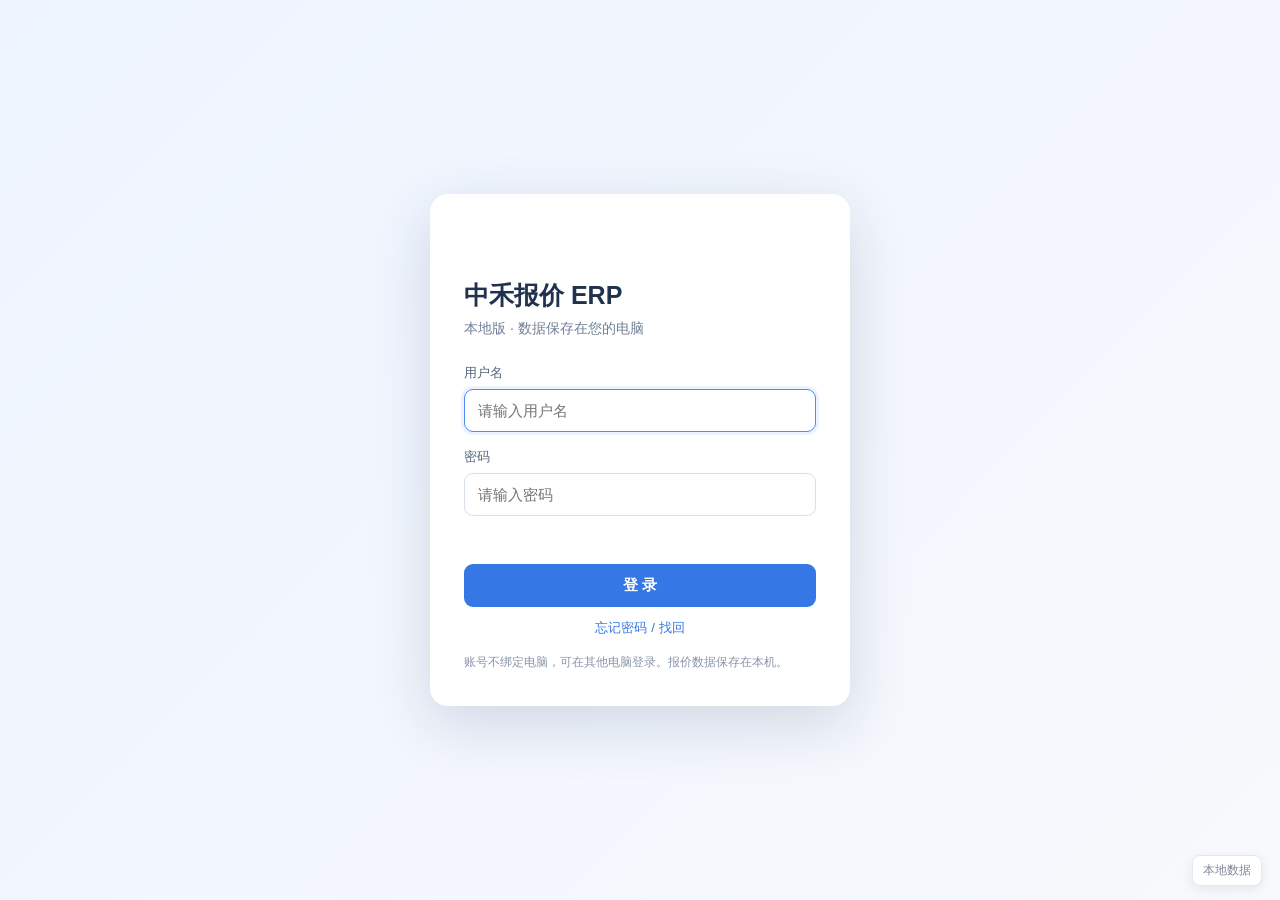
==== desktop-v9/index.html @ a1071da6 "Add Windows desktop build source: index.html" ====
<!DOCTYPE html>
<html lang="zh-CN">
<head>
    <meta charset="UTF-8">
    <meta name="viewport" content="width=device-width, initial-scale=1.0">
    <title>中禾报价管理系统</title>
    <style>
        * { margin:0; padding:0; box-sizing:border-box; }
        body { font-family:'Segoe UI','PingFang SC',Roboto,'Helvetica Neue',sans-serif; background:#f0f2f5; color:#333; height:100vh; display:flex; overflow:hidden; }
        a { text-decoration:none; color:inherit; }
        button { cursor:pointer; border:none; outline:none; font-family:inherit; }
        input, select, textarea { font-family:inherit; outline:none; border:1px solid #d9d9d9; border-radius:6px; padding:6px 12px; font-size:14px; transition:0.2s; background:#fff; }
        input:focus, select:focus, textarea:focus { border-color:#2b7be4; box-shadow:0 0 0 3px rgba(43,123,228,0.15); }
        textarea { resize:vertical; min-height:38px; width:100%; }
        .sidebar { width:200px; background:#1a2332; color:#c8d0dc; display:flex; flex-direction:column; flex-shrink:0; height:100vh; position:sticky; top:0; overflow-y:auto; z-index:100; }
        .sidebar-brand { padding:24px 20px 16px; font-size:18px; font-weight:700; color:#fff; border-bottom:1px solid #2c3a4f; display:flex; align-items:center; gap:10px; }
        .sidebar-brand span { font-size:22px; }
        .sidebar-brand small { font-size:12px; font-weight:400; color:#8a9bb5; margin-left:4px; }
        .sidebar-nav { flex:1; padding:16px 0; }
        .sidebar-nav .nav-item { display:flex; align-items:center; gap:12px; padding:12px 20px; margin:2px 8px; border-radius:8px; font-size:14px; font-weight:500; color:#b0bed0; transition:0.2s; cursor:pointer; }
        .sidebar-nav .nav-item:hover { background:#2a3a50; color:#fff; }
        .sidebar-nav .nav-item.active { background:#2b7be4; color:#fff; box-shadow:none; }
        .sidebar-nav .nav-item .icon { font-size:18px; width:28px; text-align:center; }
        .sidebar-footer { padding:16px 20px; border-top:1px solid #2c3a4f; font-size:12px; color:#6a7b94; text-align:center; }
        .main { flex:1; height:100vh; overflow-y:auto; padding:24px 32px 32px; background:#f0f2f5; }
        .page-header { display:flex; justify-content:space-between; align-items:center; margin-bottom:24px; flex-wrap:wrap; gap:12px; }
        .page-header h2 { font-size:24px; font-weight:700; color:#1a2332; }
        .page-header .actions { display:flex; gap:10px; flex-wrap:wrap; }
        .card { background:#fff; border-radius:12px; box-shadow:0 1px 4px rgba(0,0,0,0.06); padding:20px 24px; margin-bottom:20px; }
        .card-title { font-size:16px; font-weight:600; color:#1a2332; margin-bottom:16px; display:flex; justify-content:space-between; align-items:center; }
        .table-wrap { overflow-x:auto; }
        table { width:100%; border-collapse:collapse; font-size:14px; }
        table th { background:#f7f9fc; color:#4a5a72; font-weight:600; padding:10px 12px; text-align:left; border-bottom:2px solid #e4e8ef; white-space:nowrap; }
        table td { padding:10px 12px; border-bottom:1px solid #eaedf3; vertical-align:middle; }
        table tr:hover td { background:#f8faff; }
        .text-muted { color:#8a9bb5; }
        .text-center { text-align:center; }
        .text-right { text-align:right; }
        .text-left { text-align:left; }
        .btn { display:inline-flex; align-items:center; gap:6px; padding:8px 18px; border-radius:8px; font-size:14px; font-weight:500; transition:0.2s; border:none; cursor:pointer; background:#e8ecf1; color:#1a2332; }
        .btn:hover { transform:translateY(-1px); box-shadow:0 4px 12px rgba(0,0,0,0.08); }
        .btn-primary { background:#2b7be4; color:#fff; }
        .btn-primary:hover { background:#1f6acf; }
        .btn-success { background:#22a67e; color:#fff; }
        .btn-success:hover { background:#1a8f6b; }
        .btn-danger { background:#e74c5e; color:#fff; }
        .btn-danger:hover { background:#d43a4c; }
        .btn-warning { background:#f5a623; color:#fff; }
        .btn-warning:hover { background:#e0951a; }
        .btn-outline { background:transparent; border:1.5px solid #d9d9d9; color:#4a5a72; }
        .btn-outline:hover { background:#f5f7fa; border-color:#b0bed0; }
        .btn-sm { padding:4px 12px; font-size:12px; border-radius:6px; }
        .btn-xs { padding:2px 8px; font-size:11px; border-radius:4px; }
        .form-grid { display:grid; grid-template-columns:repeat(auto-fill,minmax(200px,1fr)); gap:14px 20px; }
        .form-group { display:flex; flex-direction:column; gap:4px; }
        .form-group label { font-size:13px; font-weight:500; color:#4a5a72; }
        .stats-grid { display:grid; grid-template-columns:repeat(auto-fit,minmax(140px,1fr)); gap:16px; margin-bottom:24px; }
        .stat-card { background:#fff; border-radius:12px; padding:20px 20px 16px; box-shadow:0 1px 4px rgba(0,0,0,0.06); text-align:center; }
        .stat-card .number { font-size:32px; font-weight:700; color:#1a2332; }
        .stat-card .label { font-size:14px; color:#6a7b94; margin-top:4px; }
        .stat-card .icon-bg { font-size:28px; margin-bottom:4px; }
        .modal-overlay { position:fixed; inset:0; background:rgba(0,0,0,0.40); backdrop-filter:blur(4px); display:none; justify-content:center; align-items:center; z-index:999; padding:20px; }
        .modal-overlay.show { display:flex; }
        .modal { background:#fff; border-radius:16px; padding:28px 32px 24px; max-width:1000px; width:100%; max-height:90vh; overflow-y:auto; box-shadow:0 20px 60px rgba(0,0,0,0.2); animation:modalIn 0.25s ease; }
        @keyframes modalIn { from { opacity:0; transform:scale(0.94) translateY(20px); } to { opacity:1; transform:scale(1) translateY(0); } }
        .modal-header { display:flex; justify-content:space-between; align-items:center; margin-bottom:20px; }
        .modal-header h3 { font-size:20px; font-weight:700; color:#1a2332; }
        .modal-close { background:none; font-size:24px; color:#8a9bb5; cursor:pointer; padding:0 4px; line-height:1; }
        .modal-close:hover { color:#1a2332; }
        .modal-footer { margin-top:20px; display:flex; justify-content:flex-end; gap:10px; padding-top:16px; border-top:1px solid #eaedf3; }
        .quote-preview { background:#fff; border-radius:12px; padding:30px 32px; box-shadow:0 1px 6px rgba(0,0,0,0.06); margin-top:12px; font-size:14px; }
        .quote-preview .header { display:flex; justify-content:space-between; align-items:start; border-bottom:2px solid #1a2332; padding-bottom:16px; margin-bottom:16px; flex-wrap:wrap; gap:12px; }
        .quote-preview .header .company { font-size:22px; font-weight:700; color:#1a2332; }
        .quote-preview .header .company small { font-weight:400; font-size:14px; color:#6a7b94; display:block; margin-top:4px; }
        .quote-preview table th { background:#f0f4fa; }
        .quote-preview .total-row { font-weight:700; background:#f7f9fc; }
        .quote-preview .total-row td { border-top:2px solid #1a2332; }
        .hidden { display:none !important; }
        .tag { display:inline-block; padding:2px 12px; border-radius:12px; font-size:12px; font-weight:500; background:#e8ecf1; color:#4a5a72; }
        .tag-success { background:#d4f0e6; color:#1a8f6b; }
        .tag-warning { background:#fef0d6; color:#b87a0e; }
        .tag-danger { background:#fde8ec; color:#c0392b; }
        .tag-info { background:#d6eaf8; color:#1a6fa0; }
        .tag-expired { background:#fde8ec; color:#c0392b; animation:blink 2s infinite; }
        @keyframes blink { 0%,100%{opacity:1;} 50%{opacity:0.6;} }
        .flex { display:flex; }
        .gap-8 { gap:8px; }
        .gap-12 { gap:12px; }
        .gap-16 { gap:16px; }
        .img-thumbnails { display:flex; gap:4px; flex-wrap:wrap; margin-top:4px; }
        .img-thumb { width:50px; height:50px; object-fit:cover; border-radius:4px; border:1px solid #ddd; cursor:pointer; }
        .img-thumb:hover { border-color:#2b7be4; }
        .revision-timeline { border-left:2px solid #2b7be4; margin-left:12px; padding-left:20px; }
        .revision-item { margin-bottom:16px; position:relative; }
        .revision-item::before { content:''; position:absolute; left:-26px; top:4px; width:10px; height:10px; border-radius:50%; background:#2b7be4; border:2px solid #fff; }
        .revision-item .time { font-size:12px; color:#8a9bb5; margin-bottom:4px; }
        .revision-item .changes { font-size:13px; color:#4a5a72; }
        .revision-item .change-row { background:#f7f9fc; padding:4px 8px; border-radius:4px; margin-top:2px; }
        .revision-item .change-field { font-weight:600; color:#1a2332; }
        .revision-item .change-old { color:#c0392b; text-decoration:line-through; }
        .revision-item .change-new { color:#1a8f6b; }
        .expired-banner { background:#fff5f5; border:1px solid #feb2b2; border-radius:8px; padding:12px 16px; margin-bottom:16px; color:#c0392b; }
        .followup-banner { background:#fffbeb; border:1px solid #fde68a; border-radius:8px; padding:12px 16px; margin-bottom:16px; color:#b87a0e; }
        .multi-img-row { display:flex; gap:6px; flex-wrap:wrap; align-items:center; }
        .img-version-badge { font-size:10px; background:#e8ecf1; color:#4a5a72; padding:1px 6px; border-radius:8px; }
        .img-note-text { font-size:11px; color:#8a9bb5; max-width:120px; overflow:hidden; text-overflow:ellipsis; white-space:nowrap; }
        .expired-row td { background:#fff5f5 !important; }
        .followup-row td { background:#fffbeb !important; }
        @media (max-width:768px) {
            .sidebar { width:56px; overflow:hidden; }
            .sidebar-brand { font-size:14px; padding:16px 12px; justify-content:center; }
            .sidebar-brand span { font-size:20px; }
            .sidebar-brand small, .sidebar-brand .brand-text { display:none; }
            .sidebar-nav .nav-item { padding:12px 14px; justify-content:center; }
            .sidebar-nav .nav-item .label { display:none; }
            .sidebar-nav .nav-item .icon { font-size:20px; width:auto; }
            .sidebar-footer { display:none; }
            .main { padding:16px; }
            .form-grid { grid-template-columns:1fr 1fr; }
            .modal { padding:20px; margin:10px; }
            .quote-preview { padding:16px; }
            .stats-grid { grid-template-columns:1fr 1fr; }
        }
        @media (max-width:480px) {
            .form-grid { grid-template-columns:1fr; }
            .stats-grid { grid-template-columns:1fr; }
            .main { padding:12px; }
            table th, table td { padding:6px 8px; font-size:12px; }
        }
        @media print {
            @page { size: landscape !important; margin: 6mm !important; }
            .sidebar, .page-header, .modal-footer, .modal-header, .modal-close, .btn, .no-print, .main > *:not(#quoteModal) { display: none !important; }
            #quoteModal, #quoteModal .modal, .quote-preview { display: block !important; position: static !important; width: 100% !important; margin: 0 !important; padding: 0 !important; background: #fff !important; box-shadow: none !important; }
            .quote-preview table { width: 100% !important; table-layout: auto !important; font-size: 9.5pt !important; border: 1px solid #ccc !important; }
            .quote-preview table th, .quote-preview table td { padding: 4px 6px !important; word-break: break-word !important; border: 1px solid #ccc !important; text-align: center !important; }
            .quote-preview table th { background: #f2f6fc !important; font-weight: 700 !important; }
            .preview-img { max-width: 45px !important; max-height: 35px !important; object-fit: contain !important; }
        }
        .table-input { width:100%; min-width:60px; box-sizing:border-box; padding:4px 6px; font-size:13px; }
        .table-textarea { width:100%; min-width:80px; box-sizing:border-box; padding:4px 6px; font-size:13px; min-height:36px; resize:vertical; text-align:left !important; }
        #quoteItemsBody td:nth-child(6) .table-textarea { text-align:left !important; }
        .preview-table th { background:#f2f6fc; font-weight:600; color:#1a2332; }
        .preview-table td { padding:8px 10px; }
        .preview-table td { white-space:pre-wrap; word-break:break-word; }
        .preview-table .total-row td { background:#f8fafc; font-weight:700; }
        .filter-box { display:flex; flex-wrap:wrap; gap:12px; align-items:flex-end; padding-bottom:16px; border-bottom:1px solid #eaedf3; margin-bottom:16px; }
        .filter-item { display:flex; flex-direction:column; gap:4px; }
        .filter-item label { font-size:13px; font-weight:500; color:#4a5a72; }
        .filter-item input, .filter-item select { min-width:150px; padding:6px 10px; }
        .filter-actions { display:flex; gap:8px; margin-left:auto; }
        #quoteModal .modal { max-width:1320px !important; min-width:0 !important; width:calc(100vw - 32px) !important; overflow:hidden !important; padding:18px 18px 14px !important; }
        #quoteDetailContent { width:100%; overflow:hidden !important; padding:0 !important; box-shadow:none !important; margin-top:0 !important; }
        .quote-preview-wrap { width:100%; overflow:hidden; background:#eef1f5; border-radius:4px; padding:14px 0 18px; }
        /* ===== 专业版报价单预览：A4 横向宽版 + 自适应缩放 ===== */
        #quoteModal .modal { max-width: none !important; width: min(96vw, 1720px) !important; min-width: 0 !important; padding: 16px 18px 14px !important; overflow: hidden !important; }
        #quoteDetailContent { width:100%; overflow:hidden !important; padding:0 !important; box-shadow:none !important; margin-top:0 !important; }
        .quote-preview-wrap { width:100%; overflow:hidden; background:#e9edf3; border-radius:6px; padding:18px 0 22px; }
        .quote-preview-fit { width:1500px; box-sizing:border-box; transform-origin:top left; margin:0 auto; background:#fff; border-radius:0; padding:28px 30px 24px; box-shadow:0 2px 10px rgba(20,32,50,.14); font-size:13px; color:#20252b; }
        .quote-preview-fit .header { display:grid !important; grid-template-columns:minmax(0,1fr) minmax(430px,520px) !important; grid-template-rows:auto auto auto !important; align-items:center !important; column-gap:48px !important; row-gap:5px !important; padding:0 0 14px !important; margin:0 !important; border-bottom:0 !important; flex-wrap:nowrap !important; }
        .quote-preview-fit .header > div:first-child { display:contents !important; }
        .quote-preview-fit .header .company { grid-column:1; grid-row:1; font-size:34px !important; font-weight:800 !important; letter-spacing:.5px; line-height:1.15 !important; color:#080808 !important; white-space:nowrap !important; }
        .quote-preview-fit .header .company small { grid-column:1; grid-row:2 / span 2; display:block !important; margin-top:2px !important; font-size:15px !important; font-weight:400 !important; color:#60666e !important; line-height:1.75 !important; }
        .quote-preview-fit .header .info { grid-column:2; grid-row:1 / span 3; text-align:right !important; color:#555b63 !important; font-size:15px !important; line-height:1.85 !important; align-self:start !important; padding-top:1px !important; }
        .quote-preview-fit .header .info > div { min-height:27px; }
        .quote-preview-fit .header .info strong { color:#111 !important; font-weight:600 !important; }
        .quote-preview-fit .header .info > div:last-child { margin-top:2px; padding-top:0; border-top:0; }
        .quote-preview-fit .header::after { content:''; grid-column:1 / -1; grid-row:4; height:4px; background:#111; margin-top:10px; }
        /* ===== 报价单专业化升级 ===== */
        .quote-preview-fit .quote-doc-title {
            text-align:center !important;
            margin:2px 0 13px !important;
            padding-bottom:10px !important;
            border-bottom:1px solid #d9dee6 !important;
        }
        .quote-preview-fit .quote-doc-title .cn {
            display:block !important;
            font-size:22px !important;
            font-weight:800 !important;
            letter-spacing:5px !important;
            color:#111 !important;
            line-height:1.25 !important;
        }
        .quote-preview-fit .quote-doc-title .en {
            display:block !important;
            margin-top:3px !important;
            font-size:10px !important;
            letter-spacing:3px !important;
            color:#8a929d !important;
            font-weight:600 !important;
        }
        .quote-preview-fit .quote-customer-bar {
            background:#fafbfd !important;
            border:1px solid #d8dee7 !important;
            border-radius:4px !important;
            box-shadow:inset 0 1px 0 rgba(255,255,255,.8) !important;
        }
        .quote-preview-fit .quote-customer-bar > div {
            min-height:28px !important;
            display:flex !important;
            align-items:center !important;
            line-height:1.45 !important;
        }
        .quote-preview-fit .quote-customer-bar > div:not(:last-child) {
            border-right:1px solid #e1e5eb !important;
            padding-right:14px !important;
        }
        .quote-preview-fit .quote-customer-bar strong {
            color:#18202b !important;
        }
        .quote-preview-fit .quote-validity {
            display:inline-flex !important;
            align-items:center !important;
            gap:8px !important;
            padding:3px 10px !important;
            border:1px solid #cfd7e2 !important;
            border-radius:4px !important;
            background:#f7f9fc !important;
        }
        .quote-preview-fit .quote-validity-label {
            color:#697586 !important;
            font-size:12px !important;
            font-weight:500 !important;
        }
        .quote-preview-fit .quote-validity strong {
            color:#172033 !important;
        }
        .quote-preview-fit .quote-top-remark {
            border-left:4px solid #596b82 !important;
            border-top:1px solid #e0e4e9 !important;
            border-right:1px solid #e0e4e9 !important;
            border-bottom:1px solid #e0e4e9 !important;
            border-radius:3px !important;
        }
        .quote-preview-fit .quote-footer-note {
            border-top:1px solid #dfe3e8 !important;
            padding-top:10px !important;
            margin-top:18px !important;
            line-height:1.6 !important;
        }

        .quote-preview-fit .quote-top-remark { margin:10px 0 8px !important; padding:8px 12px !important; border-left:3px solid #7f8fa6 !important; background:#f7f8fa !important; color:#555 !important; font-size:13px !important; }
        .quote-preview-fit .quote-customer-bar { display:grid; grid-template-columns:1.8fr .8fr 1.2fr 1fr; gap:18px; align-items:center; margin:11px 0 12px; padding:9px 12px; background:#f7f8fa; border:1px solid #e1e5ea; font-size:13px; color:#555; }
        .quote-preview-fit .quote-customer-bar strong { color:#222; }
        .quote-preview table { width:100% !important; table-layout:fixed !important; border-collapse:collapse !important; background:#fff !important; border:1px solid #bfc6cf !important; }
        .quote-preview table th { padding:11px 6px !important; background:#d8e2f2 !important; border:1px solid #c4ccd6 !important; color:#111 !important; font-size:13px !important; font-weight:700 !important; text-align:center !important; line-height:1.25 !important; white-space:nowrap !important; vertical-align:middle !important; }
        .quote-preview table td { padding:9px 8px !important; border:1px solid #d8dde4 !important; color:#333 !important; font-size:13px !important; line-height:1.45 !important; vertical-align:middle !important; word-break:break-word !important; overflow-wrap:anywhere !important; }
        .quote-preview table tbody tr:nth-child(even):not(.total-row) td { background:#fcfdff !important; }
        .quote-preview table .text-center { text-align:center !important; vertical-align:middle !important; }
        .quote-preview table .numeric { white-space:nowrap !important; font-weight:500 !important; }
        /* 报价预览：数量/单价/模具版费/合计/工期五列统一水平、垂直居中，避免多行内容导致视觉错位 */
        .quote-preview-fit .preview-table th:nth-child(7),
        .quote-preview-fit .preview-table td:nth-child(7),
        .quote-preview-fit .preview-table th:nth-child(8),
        .quote-preview-fit .preview-table td:nth-child(8),
        .quote-preview-fit .preview-table th:nth-child(9),
        .quote-preview-fit .preview-table td:nth-child(9),
        .quote-preview-fit .preview-table th:nth-child(10),
        .quote-preview-fit .preview-table td:nth-child(10),
        .quote-preview-fit .preview-table th:nth-child(11),
        .quote-preview-fit .preview-table td:nth-child(11) {
            text-align:center !important;
            vertical-align:middle !important;
            line-height:1.45 !important;
        }
        .quote-preview-fit .preview-table th:nth-child(7),
        .quote-preview-fit .preview-table th:nth-child(8),
        .quote-preview-fit .preview-table th:nth-child(9),
        .quote-preview-fit .preview-table th:nth-child(10),
        .quote-preview-fit .preview-table th:nth-child(11) {
            white-space:nowrap !important;
        }
        .quote-preview table .total-row td { background:#d8e2f2 !important; font-weight:700 !important; border-top:2px solid #111 !important; border-bottom:1px solid #bfc6cf !important; font-size:18px !important; color:#111 !important; height:58px !important; padding:0 20px !important; }
        /* 预览表：所有13列统一水平/垂直居中，避免不同内容高度造成视觉错位 */
        .quote-preview-fit .preview-table th,
        .quote-preview-fit .preview-table td {
            text-align:center !important;
            vertical-align:middle !important;
        }
        .quote-preview-fit .preview-table td > * {
            vertical-align:middle;
        }
        .quote-preview-fit .preview-table td:not(:has(.multi-img-row)):not(:has(.preview-img)) {
            line-height:1.45 !important;
        }
        .quote-preview-fit .preview-table .multi-img-row {
            width:100%;
            display:flex !important;
            justify-content:center !important;
            align-items:center !important;
            flex-wrap:wrap;
        }
        .quote-preview-fit .preview-table .multi-img-row > div {
            display:flex;
            flex-direction:column;
            align-items:center;
            justify-content:center;
        }
        /* 总额行直接使用真实表格列，确保“报价总额”与“合计”列精准对齐 */
        .quote-preview table .total-row td {
            text-align:center !important;
            vertical-align:middle !important;
            white-space:nowrap !important;
        }
        .quote-preview table .total-row .total-label {
            letter-spacing:2px;
            font-size:18px !important;
            font-weight:700 !important;
        }
        .quote-preview table .total-row .total-amount {
            font-size:18px !important;
            letter-spacing:.4px;
            font-weight:700 !important;
        }
        /* 13 列：材质、规格明确分开 */
        .quote-preview table th:nth-child(1), .quote-preview table td:nth-child(1) { width:48px !important; }
        .quote-preview table th:nth-child(2), .quote-preview table td:nth-child(2) { width:105px !important; }
        .quote-preview table th:nth-child(3), .quote-preview table td:nth-child(3) { width:180px !important; }
        .quote-preview table th:nth-child(4), .quote-preview table td:nth-child(4) { width:95px !important; }
        .quote-preview table th:nth-child(5), .quote-preview table td:nth-child(5) { width:120px !important; }
        .quote-preview table th:nth-child(6), .quote-preview table td:nth-child(6) { width:170px !important; }
        .quote-preview table th:nth-child(7), .quote-preview table td:nth-child(7) { width:72px !important; }
        .quote-preview table th:nth-child(8), .quote-preview table td:nth-child(8) { width:92px !important; }
        .quote-preview table th:nth-child(9), .quote-preview table td:nth-child(9) { width:105px !important; }
        .quote-preview table th:nth-child(10), .quote-preview table td:nth-child(10) { width:105px !important; }
        .quote-preview table th:nth-child(11), .quote-preview table td:nth-child(11) { width:82px !important; }
        .quote-preview table th:nth-child(12), .quote-preview table td:nth-child(12) { width:125px !important; }
        .quote-preview table th:nth-child(13), .quote-preview table td:nth-child(13) { width:125px !important; }
        .quote-preview-fit .quote-sample { margin-top:16px !important; border-top:1px solid #d7dce3 !important; padding-top:12px !important; }
        .quote-preview-fit .quote-section-title { font-weight:700; font-size:14px; margin-bottom:7px; }
        .quote-preview-fit .sample-line { display:flex; gap:24px; flex-wrap:wrap; font-size:12px; margin-bottom:5px; color:#444; }
        .quote-preview-fit .quote-footer-note { margin-top:14px; font-size:11px; color:#9299a3; text-align:center; }
        .preview-img, #quoteModal .preview-img, #quoteDetailContent .preview-img { width:100px !important; height:70px !important; max-width:100px !important; max-height:70px !important; object-fit:contain !important; display:block !important; margin:0 auto !important; border-radius:3px !important; border:1px solid #d7dce3 !important; background:#fafbfc !important; }
        .multi-img-row { display:flex !important; gap:5px !important; justify-content:center !important; flex-wrap:wrap !important; align-items:flex-start !important; }
        .multi-img-row > div { width:104px !important; text-align:center !important; }
        .img-version-badge { display:inline-block !important; margin-top:2px !important; font-size:9px !important; padding:1px 5px !important; border-radius:8px !important; background:#eef1f5 !important; color:#758298 !important; }
        @media (max-width:900px) {
            #quoteModal .modal { width:calc(100vw - 20px) !important; padding:10px !important; }
            .quote-preview-wrap { padding:10px 0 14px; }
        }
        #authOverlay{position:fixed;inset:0;z-index:99999;background:linear-gradient(135deg,#eef4ff,#f7f9fc);display:flex;align-items:center;justify-content:center;font-family:inherit;}
        #authCard{width:min(420px,calc(100vw - 36px));background:#fff;border-radius:18px;box-shadow:0 18px 60px rgba(25,55,95,.16);padding:34px;}
        #authCard h1{margin:0 0 8px;font-size:25px;color:#20324d;} .auth-sub{color:#718096;font-size:14px;margin-bottom:26px;}
        .auth-group{margin-bottom:16px}.auth-group label{display:block;font-size:13px;color:#53657d;margin-bottom:7px}.auth-group input{width:100%;box-sizing:border-box;padding:12px 13px;border:1px solid #d8e0ea;border-radius:9px;font-size:15px;outline:none}.auth-group input:focus{border-color:#4b8cf8;box-shadow:0 0 0 3px rgba(75,140,248,.1)}
        #authSubmit{width:100%;padding:12px;border:0;border-radius:9px;background:#3578e5;color:#fff;font-size:15px;font-weight:600;cursor:pointer}.auth-error{min-height:20px;color:#d64545;font-size:13px;margin:8px 0 12px}.auth-note{font-size:12px;color:#8795a8;margin-top:16px;line-height:1.6}
        #authUserBadge{display:none;align-items:center;justify-content:space-between;gap:8px;margin:12px 10px 10px;padding:9px 10px;background:#25344a;border:1px solid #34465f;border-radius:9px;font-size:12px;color:#dbe5f2}#authLogout{border:0;background:#2b7be4;color:#fff;cursor:pointer;font-size:12px;padding:5px 9px;border-radius:6px;white-space:nowrap}#authLogout:hover{background:#1f6acf}
    
        .quote-table-no-spinner::-webkit-outer-spin-button,.quote-table-no-spinner::-webkit-inner-spin-button{-webkit-appearance:none;margin:0}.quote-table-no-spinner{-moz-appearance:textfield}
        .img-thumb-wrap{position:relative;display:inline-block;margin:2px}.img-thumb-wrap .img-thumb{margin:0!important}.img-delete-btn{position:absolute;right:-5px;top:-5px;width:20px;height:20px;border:0;border-radius:50%;background:#d64545;color:#fff;font-size:13px;line-height:20px;padding:0;cursor:pointer;box-shadow:0 1px 4px rgba(0,0,0,.2);z-index:2}.img-delete-btn:hover{background:#b92d2d}
        .recovery-code-box{font-family:ui-monospace,SFMono-Regular,Menlo,monospace;letter-spacing:2px;font-size:20px;font-weight:700;text-align:center;padding:14px;background:#f5f8fc;border:1px dashed #9fb2ca;border-radius:8px;margin:10px 0}
    
/* ===== 商务高级版：深海军蓝 + 香槟金 ===== */
:root{
  --biz-navy:#16283f;
  --biz-navy-2:#203b5d;
  --biz-gold:#b58a45;
  --biz-gold-light:#f5efe4;
  --biz-ink:#182231;
  --biz-muted:#6d7785;
  --biz-line:#d9dee6;
}

/* 报价预览整体 */
.quote-preview-fit{
  color:var(--biz-ink) !important;
  box-shadow:0 4px 18px rgba(16,31,50,.16) !important;
}
.quote-preview-fit .header{
  border-bottom:0 !important;
}
.quote-preview-fit .header::after{
  background:linear-gradient(90deg,var(--biz-navy) 0%,var(--biz-navy) 82%,var(--biz-gold) 82%,var(--biz-gold) 100%) !important;
  height:5px !important;
  margin-top:12px !important;
}
.quote-preview-fit .header .company{
  color:var(--biz-navy) !important;
  letter-spacing:1px !important;
}
.quote-preview-fit .header .company small{
  color:var(--biz-muted) !important;
}
.quote-preview-fit .header .info{
  color:#536171 !important;
}
.quote-preview-fit .header .info strong{
  color:var(--biz-navy) !important;
}

/* 正式标题 */
.quote-preview-fit .quote-doc-title{
  margin:4px 0 15px !important;
  padding:2px 0 12px !important;
  border-bottom:1px solid var(--biz-line) !important;
}
.quote-preview-fit .quote-doc-title .cn{
  color:var(--biz-navy) !important;
  font-size:25px !important;
  letter-spacing:8px !important;
}
.quote-preview-fit .quote-doc-title .en{
  color:var(--biz-gold) !important;
  font-size:10px !important;
  letter-spacing:4px !important;
}

/* 客户信息栏 */
.quote-preview-fit .quote-customer-bar{
  background:#f8fafc !important;
  border:1px solid #d6dce4 !important;
  border-left:4px solid var(--biz-navy) !important;
  border-radius:3px !important;
  box-shadow:none !important;
}
.quote-preview-fit .quote-customer-bar strong{
  color:var(--biz-navy) !important;
}
.quote-preview-fit .quote-validity{
  border-color:#d9c6a5 !important;
  background:var(--biz-gold-light) !important;
}
.quote-preview-fit .quote-validity-label{
  color:#826838 !important;
}
.quote-preview-fit .quote-validity strong{
  color:var(--biz-navy) !important;
}

/* 主表头：深海军蓝 */
.quote-preview-fit .preview-table th{
  background:var(--biz-navy) !important;
  color:#fff !important;
  border-color:#314963 !important;
  font-weight:600 !important;
  letter-spacing:.2px !important;
}
.quote-preview-fit .preview-table{
  border-color:#aeb8c5 !important;
}
.quote-preview-fit .preview-table td{
  border-color:#d9dee6 !important;
}
.quote-preview-fit .preview-table tbody tr:nth-child(even):not(.total-row) td{
  background:#fafbfd !important;
}

/* 合计：金色强调，但不俗 */
.quote-preview-fit .preview-table .total-row td{
  background:#f5efe4 !important;
  color:var(--biz-navy) !important;
  border-top:2px solid var(--biz-navy) !important;
  border-bottom:1px solid #d6c5a7 !important;
  height:60px !important;
}
.quote-preview-fit .preview-table .total-row .total-label,
.quote-preview-fit .preview-table .total-row .total-amount{
  color:var(--biz-navy) !important;
}
.quote-preview-fit .preview-table .total-row .total-amount{
  font-size:20px !important;
  font-weight:800 !important;
}

/* ===== 打样信息：商务级重点模块 ===== */
.quote-preview-fit .quote-sample{
  margin-top:20px !important;
  padding:0 !important;
  border:1px solid #d9c6a5 !important;
  border-radius:5px !important;
  background:#fffdfa !important;
  overflow:hidden !important;
}
.quote-preview-fit .quote-sample .quote-section-title{
  position:relative;
  margin:0 !important;
  padding:11px 16px 10px 18px !important;
  background:var(--biz-navy) !important;
  color:#fff !important;
  font-size:15px !important;
  font-weight:700 !important;
  letter-spacing:1px !important;
}
.quote-preview-fit .quote-sample .quote-section-title::before{
  content:'';
  display:inline-block;
  width:4px;
  height:15px;
  margin-right:9px;
  vertical-align:-2px;
  background:var(--biz-gold);
}
.quote-preview-fit .sample-line .sample-remark{padding-left:12px;border-left:1px solid #e6dfd3;}.quote-preview-fit .quote-sample .quote-section-title::after{
  content:'SAMPLE';
  float:right;
  color:#d9c6a5;
  font-size:9px;
  letter-spacing:2px;
  font-weight:600;
  margin-top:3px;
}
.quote-preview-fit .sample-line{
  margin:0 !important;
  padding:10px 16px !important;
  display:grid !important;
  grid-template-columns:260px 1fr 1fr 1fr 1fr 1.5fr !important;
  gap:12px !important;
  align-items:center !important;
  border-top:1px solid #eee7db !important;
  color:#3f4b59 !important;
  font-size:12px !important;
}
.quote-preview-fit .sample-line:first-of-type{
  border-top:0 !important;
}
.quote-preview-fit .sample-line strong{
  color:var(--biz-navy) !important;
  font-weight:700 !important;
}
.quote-preview-fit .sample-line span{
  padding-left:12px;
  border-left:1px solid #e6dfd3;
}
.quote-preview-fit .quote-footer-note{
  color:#8a919a !important;
  border-top:1px solid #dfe3e8 !important;
}

/* 编辑区的打样卡片也强化 */
#quoteForm .card:has(.card-title){
  --sample-navy:var(--biz-navy);
}
#quoteForm .card .card-title{
  color:var(--biz-navy);
}

            .history-product-preview{display:flex;gap:5px;align-items:center;justify-content:center;min-width:120px;max-width:190px;}
        .history-product-thumb{width:46px!important;height:46px!important;object-fit:contain!important;border:1px solid #d9dee6;border-radius:5px;background:#fafbfc;cursor:pointer;transition:.15s;display:block!important;margin:0!important;}
        .history-product-thumb:hover{transform:scale(1.08);box-shadow:0 3px 10px rgba(0,0,0,.15);}
        .history-product-empty{font-size:12px;color:#a0a7b0;white-space:nowrap;}
</style>
</head>
<body>

<div id="authOverlay">
  <div id="authCard">
    <div style="font-size:38px;margin-bottom:8px">️</div>
    <h1 id="authTitle">中禾报价 ERP</h1>
    <div class="auth-sub" id="authSubtitle">本机版 · 数据保存在您的电脑</div>
    <div id="authForm">
      <div class="auth-group"><label>用户名</label><input id="authUsername" autocomplete="username" placeholder="请输入用户名"></div>
      <div class="auth-group" id="authRecoveryCodeGroup" style="display:none"><label>密码找回码</label><input id="authRecoveryCode" autocomplete="off" placeholder="请输入找回码"></div><div class="auth-group"><label>密码</label><input id="authPassword" type="password" autocomplete="current-password" placeholder="请输入密码"></div>
      <div class="auth-group" id="authPassword2Group" style="display:none"><label>确认密码</label><input id="authPassword2" type="password" autocomplete="new-password" placeholder="再次输入密码"></div>
      <div class="auth-error" id="authError"></div>
      <button id="authSubmit" type="button">登 录</button>
      <div style="text-align:center;margin-top:12px;font-size:13px;"><button type="button" onclick="showForgotPassword()" style="border:0;background:none;color:#3578e5;cursor:pointer;">忘记密码 / 找回</button></div>
      <div class="auth-note" id="authNote">账号不绑定电脑，可在其他电脑登录。报价数据保存在本机，如需迁移请使用“导出数据 / 导入数据”。</div>
    </div>
  </div>
</div>
<div id="erpSaveStatus" style="position:fixed;right:18px;bottom:14px;z-index:99999;background:#fff;border:1px solid #e3e8ef;border-radius:8px;padding:6px 10px;font-size:12px;color:#7b8797;box-shadow:0 3px 12px rgba(0,0,0,.08);">本地数据</div>
    <aside class="sidebar">
        <div class="sidebar-brand"><span>️</span><span class="brand-text">中禾报价 <small>ERP</small></span></div>
        <nav class="sidebar-nav">
            <div class="nav-item" data-page="dashboard"><span class="icon"></span><span class="label">仪表板</span></div>
            <div class="nav-item active" data-page="quote-new"><span class="icon"></span><span class="label">新建报价</span></div>
            <div class="nav-item" data-page="customers"><span class="icon"></span><span class="label">报价客户管理</span></div>
            <div class="nav-item" data-page="quotes"><span class="icon"></span><span class="label">报价历史查询</span></div>
            <div class="nav-item" data-page="deals"><span class="icon">✅</span><span class="label">已成交的报价单</span></div>
        </nav>
        <div id="authUserBadge"><span id="authUserName">管理员</span><div style="display:flex;gap:6px;"><button id="authAccount" type="button" onclick="openAccountModal()" style="border:0;background:#49627f;color:#fff;cursor:pointer;font-size:12px;padding:5px 9px;border-radius:6px;white-space:nowrap;">账号设置</button><button id="authLogout">退出登录</button></div></div><div class="sidebar-footer">v7.1 · 单机版</div>
    </aside>
    <main class="main" id="mainContent">

        <section id="page-dashboard" class="page">
            <div class="page-header"><h2> 仪表板 <small style="font-weight:400;font-size:14px;color:#6a7b94;">近30天数据</small></h2><div class="actions"><button class="btn btn-outline btn-sm" onclick="exportAllData()"> 导出数据</button><button class="btn btn-outline btn-sm" onclick="document.getElementById('importFileInput').click()"> 导入数据</button><input type="file" id="importFileInput" accept=".json" style="display:none" onchange="importAllData(event)"></div></div>
            <div class="stats-grid"><div class="stat-card"><div class="icon-bg"></div><div class="number" id="statDeals30">0</div><div class="label">已成交订单数</div></div><div class="stat-card"><div class="icon-bg"></div><div class="number" id="statCustomers30">0</div><div class="label">报价客户数</div></div><div class="stat-card"><div class="icon-bg"></div><div class="number" id="statQuotes30">0</div><div class="label">报价单数</div></div></div>
            <div class="card"><div class="card-title"> 快速入口</div><div style="display:flex; gap:12px; flex-wrap:wrap;"><button class="btn btn-primary" onclick="navigateTo('quote-new')"> 新建报价</button><button class="btn btn-success" onclick="navigateTo('customers')"> 管理客户</button><button class="btn btn-outline" onclick="navigateTo('quotes')"> 报价查询</button><button class="btn btn-outline" onclick="navigateTo('deals')">✅ 成交数据</button></div></div>
            <div class="card"><div class="card-title"> 近30天各类别询价次数</div><div class="table-wrap"><table><thead><tr><th>产品类别</th><th>询价次数</th></tr></thead><tbody id="categoryStatsBody"><tr><td colspan="2" class="text-center text-muted">暂无数据</td></tr></tbody></table></div></div>
            <div class="card"><div class="card-title"> 最近报价</div><div class="table-wrap"><table><thead><tr><th>报价单号</th><th>客户</th><th>产品预览</th><th>日期</th><th>有效期</th><th>合计</th><th>状态</th></tr></thead><tbody id="recentQuotesBody"><tr><td colspan="6" class="text-center text-muted">暂无报价</td></tr></tbody></table></div></div>
            <!-- 新增：已过期报价提醒 -->
            <div class="card" id="expiredQuotesCard" style="display:none;"><div class="card-title" style="color:#c0392b;">️ 已过期报价提醒</div><div class="table-wrap"><table><thead><tr><th>报价单号</th><th>客户</th><th>过期日期</th><th>合计</th><th>状态</th></tr></thead><tbody id="expiredQuotesBody"><tr><td colspan="5" class="text-center text-muted">暂无过期报价</td></tr></tbody></table></div></div>
            <!-- 新增：跟进提醒 -->
            <div class="card" id="followupCard" style="display:none;"><div class="card-title" style="color:#b87a0e;"> 待跟进提醒</div><div class="table-wrap"><table><thead><tr><th>报价单号</th><th>客户</th><th>跟进日期</th><th>合计</th><th>状态</th></tr></thead><tbody id="followupQuotesBody"><tr><td colspan="5" class="text-center text-muted">暂无待跟进</td></tr></tbody></table></div></div>
        </section>

        <section id="page-quote-new" class="page hidden">
            <div class="page-header"><h2> 新建报价</h2><div class="actions"><button class="btn btn-outline btn-sm" onclick="resetQuoteForm()"> 重置</button></div></div>
            <div class="card"><div class="card-title"> 客户信息</div><div class="form-grid"><div class="form-group"><label>客户类型</label><select id="quoteCustomerType"><option value="">-- 请选择 --</option><option value="个人">个人</option><option value="企业">企业</option><option value="礼品公司">礼品公司</option><option value="学校">学校</option><option value="外贸公司">外贸公司</option><option value="国外客户">国外客户</option></select></div><div class="form-group"><label>报价日期</label><input type="date" id="quoteDate"></div><div class="form-group"><label>有效期</label><select id="quoteValidity"><option value="0">仅当天</option><option value="30" selected>30天</option><option value="60">60天</option><option value="90">90天</option></select></div><div class="form-group"><label>跟进日期</label><input type="date" id="quoteFollowUp"></div><div class="form-group"><label>客户ID类型</label><select id="quoteIdType"><option value="">-- 请选择 --</option><option value="旺旺">旺旺</option><option value="微信">微信</option><option value="QQ">QQ</option></select></div><div class="form-group"><label>客户ID号码</label><input type="text" id="quoteIdNumber" placeholder="请输入对应号码"></div><div class="form-group" style="grid-column:1/-1;"><label>报价单备注</label><input type="text" id="quoteRemark" placeholder="可选备注"></div><div class="form-group" style="grid-column:1/-1;"><label>报价总额显示</label><select id="quoteShowTotal"><option value="show" selected>显示报价总额</option><option value="hide">隐藏报价总额</option></select><div style="font-size:12px;color:#8a9bb5;margin-top:3px;">多数量/多方案报价时，建议隐藏总额，避免客户误解。</div></div></div></div>
            <div class="card"><div class="card-title"><span> 添加产品</span><div class="actions" style="gap:6px;"><select id="quoteProductCategory" style="min-width:160px;"><option value="">-- 选择类别 --</option><option value="徽章/胸牌">徽章/胸牌</option><option value="纪念币">纪念币</option><option value="奖牌/奖章">奖牌/奖章</option><option value="钥匙扣/挂件">钥匙扣/挂件</option><option value="冰箱贴">冰箱贴</option><option value="开瓶器">开瓶器</option><option value="书签">书签</option><option value="奖杯">奖杯</option><option value="代币/游戏币">代币/游戏币</option><option value="领带夹/文具夹">领带夹/文具夹</option><option value="袖扣">袖扣</option><option value="金属标牌">金属标牌</option><option value="金属摆件">金属摆件</option><option value="其他金属制品">其他金属制品</option></select><button class="btn btn-primary btn-sm" onclick="addQuoteItem()"> 添加行</button></div></div><div class="table-wrap"><table><thead><tr><th style="width:40px;">序号</th><th style="min-width:100px;">品名</th><th style="min-width:140px;">设计图</th><th style="min-width:80px;">材质</th><th style="min-width:120px;">规格</th><th style="min-width:140px;">工艺要求</th><th style="width:70px;">数量<br><span style="font-weight:400;font-size:11px;">(PCS)</span></th><th style="width:90px;">单价<br><span style="font-weight:400;font-size:11px;">(元/PCS)</span></th><th style="width:120px;">模具费<br><span style="font-weight:400;font-size:11px;">(元)</span></th><th style="width:90px;">合计<br><span style="font-weight:400;font-size:11px;">(元)</span></th><th style="min-width:80px;">工期</th><th style="min-width:120px;">包装数据</th><th style="min-width:120px;">备注</th></tr></thead><tbody id="quoteItemsBody"></tbody><tfoot><tr><td colspan="9" class="text-right" style="font-weight:700;">合计：</td><td colspan="4" style="font-weight:700;font-size:16px;" id="quoteTotalDisplay">¥0.00</td></tr></tfoot></table></div><div id="sampleInfoContainer" style="margin-top:16px;"></div><div style="margin-top:16px;display:flex;gap:12px;flex-wrap:wrap;"><button class="btn btn-success" onclick="saveQuote()"> 保存报价单</button><button class="btn btn-outline" onclick="previewQuote()"> 预览报价单</button></div><input type="hidden" id="editQuoteId" value=""></div>
        </section>

        <section id="page-customers" class="page hidden"><div class="page-header"><h2> 报价客户管理</h2><div class="actions"><button class="btn btn-outline btn-sm" onclick="syncCustomersFromQuotes()"> 同步客户</button></div></div><div class="card"><div class="table-wrap"><table><thead><tr><th>ID类型</th><th>ID号码</th><th>客户类型</th><th>客户名称</th><th>联系电话</th><th>微信</th><th>地址</th><th>邮箱</th><th>最后报价</th><th>操作</th></tr></thead><tbody id="customersBody"></tbody></table></div></div></section>
        <section id="page-quotes" class="page hidden">
            <div class="page-header"><h2> 报价历史查询</h2><div class="actions"><button class="btn btn-outline btn-sm" onclick="renderQuotes()"> 刷新</button></div></div>
            <div class="card">
                <div class="card-title"> 筛选报价单</div>
                <div class="filter-box">
                    <div class="filter-item"><label>客户名称 / ID</label><input type="text" id="filterCustId" placeholder="输入客户名称或ID"></div>
                    <div class="filter-item"><label>产品名称</label><input type="text" id="filterProductName" placeholder="输入品名或产品类别"></div>
                    <div class="filter-item"><label>开始日期</label><input type="date" id="filterDateStart"></div>
                    <div class="filter-item"><label>结束日期</label><input type="date" id="filterDateEnd"></div>
                    <div class="filter-actions"><button class="btn btn-primary btn-sm" onclick="applyQuoteFilters()"> 查询</button><button class="btn btn-outline btn-sm" onclick="resetQuoteFilters()"> 重置</button></div>
                </div>
                <div style="display:flex;justify-content:space-between;align-items:center;margin:12px 0 10px;"><div id="quotesCount" style="font-size:13px;color:#6d7785;"></div></div><div class="table-wrap"><table><thead><tr><th>报价单号</th><th>客户</th><th>产品预览</th><th>日期</th><th>有效期</th><th>合计</th><th>状态</th><th>跟进</th><th>操作</th></tr></thead><tbody id="quotesBody"></tbody></table></div><div id="quotesPagination" style="display:flex;justify-content:center;align-items:center;gap:6px;margin-top:16px;flex-wrap:wrap;"></div>
            </div>
        </section>
        <section id="page-deals" class="page hidden"><div class="page-header"><h2>✅ 已成交的报价单</h2><div class="actions"><button class="btn btn-outline btn-sm" onclick="renderDeals()"> 刷新</button></div></div><div class="card"><div class="table-wrap"><table><thead><tr><th>报价单号</th><th>客户</th><th>日期</th><th>有效期</th><th>合计</th><th>状态</th><th>跟进</th></tr></thead><tbody id="dealsBody"></tbody></table></div></div></section>

    <div class="modal-overlay" id="customerEditModal"><div class="modal"><div class="modal-header"><h3>编辑客户信息</h3><button class="modal-close" onclick="closeModal('customerEditModal')"></button></div><div class="form-grid"><div class="form-group"><label>客户名称</label><input id="ce_name" placeholder="可自定义名称"></div><div class="form-group"><label>联系电话</label><input id="ce_phone" placeholder="手机号"></div><div class="form-group"><label>微信</label><input id="ce_wechat" placeholder="微信号"></div><div class="form-group" style="grid-column:1/-1;"><label>地址</label><input id="ce_address" placeholder="详细地址"></div><div class="form-group" style="grid-column:1/-1;"><label>邮箱</label><input id="ce_email" placeholder="邮箱地址"></div></div><div class="modal-footer"><button class="btn btn-outline" onclick="closeModal('customerEditModal')">取消</button><button class="btn btn-primary" onclick="saveCustomerEdit()">保存</button></div><input type="hidden" id="ce_editId" value=""></div></div>
    <div class="modal-overlay" id="accountModal"><div class="modal" style="max-width:560px;"><div class="modal-header"><h3>账号与安全</h3><button class="modal-close" onclick="closeModal('accountModal')"></button></div><div style="padding:20px 22px;"><div style="font-size:13px;color:#687991;margin-bottom:16px;">当前账号：<strong id="accountCurrentUsername">管理员</strong></div><div class="card" style="padding:16px;margin-bottom:14px;"><div style="font-weight:600;margin-bottom:12px;">报价单公司信息</div><div class="form-grid"><div class="form-group" style="grid-column:1/-1;"><label>公司名称</label><input id="companySettingName" placeholder="报价单显示的公司名称"></div><div class="form-group" style="grid-column:1/-1;"><label>联系人</label><input id="companySettingContact" placeholder="例如：周先生 18968858818"></div><div class="form-group" style="grid-column:1/-1;"><label>E-Mail</label><input id="companySettingEmail" placeholder="公司邮箱"></div><div class="form-group" style="grid-column:1/-1;"><label>工厂地址</label><input id="companySettingAddress" placeholder="报价单显示的工厂地址"></div><div class="form-group"><label>邮编</label><input id="companySettingPostalCode" placeholder="邮政编码"></div></div><button class="btn btn-primary btn-sm" onclick="saveCompanySettings()">保存公司信息</button></div><div class="card" style="padding:16px;margin-bottom:14px;"><div style="font-weight:600;margin-bottom:12px;">修改密码</div><div class="form-grid"><div class="form-group" style="grid-column:1/-1;"><label>原密码</label><input id="changeOldPassword" type="password" autocomplete="current-password"></div><div class="form-group"><label>新密码</label><input id="changeNewPassword" type="password" autocomplete="new-password"></div><div class="form-group"><label>确认新密码</label><input id="changeNewPassword2" type="password" autocomplete="new-password"></div></div><button class="btn btn-primary btn-sm" onclick="changePasswordFromUI()">保存新密码</button></div><div class="card" style="padding:16px;"><div style="font-weight:600;margin-bottom:8px;">密码找回码</div><div style="font-size:12px;color:#74839a;line-height:1.6;">忘记密码时，可在登录页使用找回码重置密码。找回码只在本机保存，请务必抄下来妥善保管。</div><div id="recoveryCodeDisplay" class="recovery-code-box">点击生成</div><div style="display:flex;gap:8px;"><button class="btn btn-outline btn-sm" onclick="generateRecoveryCodeFromUI()">生成 / 查看找回码</button><button class="btn btn-outline btn-sm" onclick="copyRecoveryCode()">复制</button></div></div></div><div class="modal-footer"><button class="btn btn-outline" onclick="closeModal('accountModal')">关闭</button></div></div></div>
    <div class="modal-overlay" id="quoteModal"><div class="modal" style="max-width:1000px;"><div class="modal-header"><h3> 报价单</h3><button class="modal-close" onclick="closeModal('quoteModal')"></button></div><div id="quoteDetailContent" class="quote-preview-container"></div><div class="modal-footer" style="flex-wrap:wrap;"><div style="display:flex;align-items:center;gap:12px;flex:1;flex-wrap:wrap;"><label style="font-weight:500;">状态：</label><select id="detailStatusSelect" style="padding:4px 10px;"><option value="待确认">待确认</option><option value="成交下单">成交下单</option><option value="无效报价">无效报价</option></select><button class="btn btn-sm btn-primary" onclick="updateQuoteStatusFromDetail()">更新状态</button><button class="btn btn-sm btn-warning" onclick="editQuoteFromDetail()">️ 编辑</button><button class="btn btn-sm btn-outline" onclick="copyQuoteFromDetail()"> 复制</button><button class="btn btn-sm btn-outline" onclick="showRevisionHistory()"> 修订记录</button></div><div style="display:flex;gap:8px;"><button class="btn btn-outline" onclick="closeModal('quoteModal')">关闭</button><button class="btn btn-primary" onclick="window.print()">️ 打印</button><button class="btn btn-success" onclick="exportQuoteToPDF()"> 导出 PDF</button><button id="btnExportQuoteExcel" class="btn btn-outline" onclick="exportQuoteToExcel()"> 导出 Excel</button><button class="btn btn-danger" onclick="deleteQuoteFromDetail()">️ 删除</button></div></div></div></div>
    <!-- 新增：修订记录弹窗 -->
    <div class="modal-overlay" id="revisionModal"><div class="modal" style="max-width:700px;"><div class="modal-header"><h3> 报价修订记录</h3><button class="modal-close" onclick="closeModal('revisionModal')"></button></div><div id="revisionContent" style="max-height:70vh;overflow-y:auto;"></div><div class="modal-footer"><button class="btn btn-outline" onclick="closeModal('revisionModal')">关闭</button></div></div></div>
    <!-- 新增：图片查看器弹窗 -->
    <div class="modal-overlay" id="imageViewerModal" onclick="closeModal('imageViewerModal')"><div style="position:relative;display:inline-block;max-width:90vw;max-height:90vh;"><img id="imageViewerImg" src="[data-uri]" alt="产品图片预览" style="max-width:90vw;max-height:90vh;object-fit:contain;border-radius:8px;box-shadow:0 10px 40px rgba(0,0,0,0.3);"><div style="position:absolute;top:10px;right:10px;background:rgba(0,0,0,0.6);color:#fff;padding:4px 12px;border-radius:12px;font-size:12px;" id="imageViewerInfo"></div></div></div>

    <script>
        let DB = { customers: [], quotes: [], nextCustomerId: 1, nextQuoteId: 1, settings: { companyName: '温州市中禾工艺品有限公司', contact: '周先生 18968858818（微信同号）', email: '2958282626@qq.com', address: '浙江省·温州市·平阳县滨海新区海华路136号', postalCode: '325400' } };
        let authMode = 'login';
        let currentViewingQuoteId = null;
        let editingQuoteSnapshot = null;
        let DBRevision = '';
        function normalizeDB(data) {
            data = data || {};
            data.customers = Array.isArray(data.customers) ? data.customers : [];
            data.quotes = Array.isArray(data.quotes) ? data.quotes : [];
            data.nextCustomerId = Number(data.nextCustomerId) || 1;
            data.nextQuoteId = Number(data.nextQuoteId) || 1;
            data.settings = Object.assign({
                companyName: '温州市中禾工艺品有限公司',
                contact: '周先生 18968858818（微信同号）',
                email: '2958282626@qq.com',
                address: '浙江省·温州市·平阳县滨海新区海华路136号',
                postalCode: '325400'
            }, data.settings || {});
            data.quotes.forEach(q => {
                q.items = Array.isArray(q.items) ? q.items : [];
                q.history = Array.isArray(q.history) ? q.history : [];
                q.followUpDate = q.followUpDate || '';
                if (q.showTotal === undefined) q.showTotal = true;
                q.items.forEach(item => {
                    if (!Array.isArray(item.images)) item.images = [];
                    if (item.imageUrl && !item.images.length) {
                        item.images = [{filename:item.imageUrl, version:1, timestamp:Date.now(), note:''}];
                    }
                    item.images = item.images.filter(Boolean).map((img,i) => {
                        if (typeof img === 'string') img = {filename:img};
                        return Object.assign({filename:'', version:i+1, timestamp:Date.now(), note:''}, img, {version:i+1});
                    });
                });
            });
            return data;
        }
        function sameJSON(a,b){ return JSON.stringify(a||{}) === JSON.stringify(b||{}); }
        function nextFreeId(prefix, used, start){
            let n = Math.max(1, Number(start)||1);
            while(used.has(prefix+n)) n++;
            const id = prefix+n; used.add(id); return {id, next:n+1};
        }
        function maxNextId(list,prefix,current){
            let n = Math.max(1, Number(current)||1);
            (list||[]).forEach(x => {
                const id = String((x&&x.id)||'');
                if(id.startsWith(prefix) && /^\d+$/.test(id.slice(prefix.length))) n = Math.max(n, Number(id.slice(prefix.length))+1);
            });
            return n;
        }
        function mergeImportedData(currentData, importedData){
            const current = normalizeDB(JSON.parse(JSON.stringify(currentData||{})));
            const incoming = normalizeDB(JSON.parse(JSON.stringify(importedData||{})));
            const merged = normalizeDB(JSON.parse(JSON.stringify(current)));

            const usedCustomerIds = new Set(merged.customers.map(c => String(c.id||'')).filter(Boolean));
            const customerByKey = new Map(merged.customers.filter(c=>c.key).map(c => [String(c.key), c]));
            let nextCustomerId = maxNextId(merged.customers.concat(incoming.customers), 'c', Math.max(merged.nextCustomerId, incoming.nextCustomerId));
            incoming.customers.forEach(c => {
                if(!c || typeof c !== 'object') return;
                const rec = Object.assign({}, c);
                const existing = rec.key ? customerByKey.get(String(rec.key)) : null;
                if(existing){
                    Object.keys(rec).forEach(k => {
                        if(k === 'id') return;
                        if(k === 'lastQuoteDate'){
                            if(String(rec[k]||'') > String(existing[k]||'')) existing[k] = rec[k];
                        } else if((existing[k] === undefined || existing[k] === '') && rec[k] !== undefined && rec[k] !== ''){
                            existing[k] = rec[k];
                        }
                    });
                    return;
                }
                if(!rec.id || usedCustomerIds.has(String(rec.id))){
                    const fresh = nextFreeId('c', usedCustomerIds, nextCustomerId);
                    rec.id = fresh.id; nextCustomerId = fresh.next;
                } else {
                    usedCustomerIds.add(String(rec.id));
                }
                merged.customers.push(rec);
                if(rec.key) customerByKey.set(String(rec.key), rec);
            });

            const usedQuoteIds = new Set(merged.quotes.map(q => String(q.id||'')).filter(Boolean));
            const quoteById = new Map(merged.quotes.filter(q=>q.id).map(q => [String(q.id), q]));
            let nextQuoteId = maxNextId(merged.quotes.concat(incoming.quotes), 'q', Math.max(merged.nextQuoteId, incoming.nextQuoteId));
            incoming.quotes.forEach(q => {
                if(!q || typeof q !== 'object') return;
                const rec = JSON.parse(JSON.stringify(q));
                const existing = rec.id ? quoteById.get(String(rec.id)) : null;
                if(existing && sameJSON(existing, rec)) return;
                if(!rec.id || usedQuoteIds.has(String(rec.id))){
                    const fresh = nextFreeId('q', usedQuoteIds, nextQuoteId);
                    rec.id = fresh.id; nextQuoteId = fresh.next;
                } else {
                    usedQuoteIds.add(String(rec.id));
                }
                merged.quotes.push(rec);
                quoteById.set(String(rec.id), rec);
            });

            merged.nextCustomerId = maxNextId(merged.customers, 'c', nextCustomerId);
            merged.nextQuoteId = maxNextId(merged.quotes, 'q', nextQuoteId);
            merged.settings = Object.assign({}, merged.settings||{}, incoming.settings||{});
            return normalizeDB(merged);
        }

        function renderPreviewContent(html) {
            const host = document.getElementById('quoteDetailContent');
            if (!host) return;
            if (host._previewResizeObserver) { try { host._previewResizeObserver.disconnect(); } catch(e){} }
            host.innerHTML = '<div class="quote-preview-wrap"><div class="quote-preview-fit">' + html + '</div></div>';
            const fit = host.querySelector('.quote-preview-fit');
            const wrap = host.querySelector('.quote-preview-wrap');
            const apply = () => {
                if (!fit || !wrap) return;
                const baseWidth = 1500;
                const available = Math.max(320, wrap.clientWidth - 4);
                const scale = Math.min(1.12, available / baseWidth);
                fit.style.transform = 'scale(' + scale + ')';
                fit.style.marginLeft = Math.max(0, (available - baseWidth * scale) / 2) + 'px';
                wrap.style.height = Math.ceil(fit.scrollHeight * scale + 8) + 'px';
            };
            requestAnimationFrame(apply);
            setTimeout(apply, 80);
            if (window.ResizeObserver) {
                const ro = new ResizeObserver(apply);
                ro.observe(wrap);
                host._previewResizeObserver = ro;
            }
        }

        async function checkAuthStatus() {
            try {
                const res=await fetch('/api/auth/status',{cache:'no-store'}); const info=await res.json().catch(()=>({}));
                if(info.setupRequired){ showAuth('setup'); return false; }
                if(info.loggedIn){ hideAuth(info.username); return true; }
                showAuth('login'); return false;
            }catch(e){ showAuthError('无法连接本地服务，请确认 server.py 正在运行。'); return false; }
        }
        function showAuth(mode){
            authMode=mode; const overlay=document.getElementById('authOverlay'), title=document.getElementById('authTitle'), sub=document.getElementById('authSubtitle'), submit=document.getElementById('authSubmit'), p2=document.getElementById('authPassword2Group'), note=document.getElementById('authNote');
            overlay.style.display='flex'; document.getElementById('authUserBadge').style.display='none'; document.getElementById('authUsername').disabled=false; document.getElementById('authPassword').disabled=false; submit.disabled=false; submit.style.display='block'; submit.onclick=performAuth;
            p2.style.display=mode==='setup'?'block':'none'; document.getElementById('authRecoveryCodeGroup').style.display='none'; document.getElementById('authUsername').value=''; document.getElementById('authPassword').value=''; document.getElementById('authPassword2').value=''; document.getElementById('authError').textContent='';
            if(mode==='setup'){title.textContent='初始化中禾报价 ERP';sub.textContent='第一次使用，请创建您的管理员账号';submit.textContent='创建账号并进入';note.textContent='账号不绑定电脑，可在其他电脑登录。报价数据保存在本机，如需迁移请使用“导出数据 / 导入数据”。';}
            else{title.textContent='中禾报价 ERP';sub.textContent='本地版 · 数据保存在您的电脑';submit.textContent='登 录';note.textContent='账号不绑定电脑，可在其他电脑登录。报价数据保存在本机。';}
            setTimeout(()=>document.getElementById('authUsername').focus(),50);
        }
        function hideAuth(username){document.getElementById('authOverlay').style.display='none';document.getElementById('authUserBadge').style.display='flex';document.getElementById('authUserName').textContent=' '+(username||'管理员');}
        function showAuthError(msg){document.getElementById('authError').textContent=msg||'';}
        function showForgotPassword(){
            if(authMode==='setup'){showAuthError('当前状态不能使用密码找回。');return;}
            document.getElementById('authTitle').textContent='找回密码';document.getElementById('authSubtitle').textContent='使用本机密码找回码重置密码';
            document.getElementById('authSubmit').textContent='重置密码';document.getElementById('authSubmit').onclick=performPasswordRecovery;
            document.getElementById('authPassword2Group').style.display='block';document.getElementById('authRecoveryCodeGroup').style.display='block';
            document.getElementById('authPassword').placeholder='请输入新密码';document.getElementById('authPassword2').placeholder='再次输入新密码';document.getElementById('authNote').textContent='如果没有找回码，请登录后在“账号设置”中生成。';document.getElementById('authError').textContent='';
        }
        async function performPasswordRecovery(){
            const username=document.getElementById('authUsername').value.trim(),code=document.getElementById('authRecoveryCode').value.trim(),password=document.getElementById('authPassword').value,password2=document.getElementById('authPassword2').value;
            if(username.length<3)return showAuthError('用户名至少需要3位。');if(!code)return showAuthError('请输入密码找回码。');if(password.length<8)return showAuthError('密码至少需要8位。');if(password!==password2)return showAuthError('两次输入的新密码不一致。');
            try{const res=await fetch('/api/auth/recover-password',{method:'POST',headers:{'Content-Type':'application/json'},body:JSON.stringify({username,recoveryCode:code,newPassword:password})});const data=await res.json().catch(()=>({}));if(!res.ok)throw new Error(data.error||'密码找回失败');alert('密码已重置，请使用新密码登录。');location.reload();}catch(e){showAuthError(e.message);}
        }
        function openAccountModal(){const name=document.getElementById('authUserName').textContent.trim()||'管理员';document.getElementById('accountCurrentUsername').textContent=name;const st=DB.settings||{};document.getElementById('companySettingName').value=st.companyName||'';document.getElementById('companySettingContact').value=st.contact||'';document.getElementById('companySettingEmail').value=st.email||'';document.getElementById('companySettingAddress').value=st.address||'';document.getElementById('companySettingPostalCode').value=st.postalCode||'';document.getElementById('accountModal').classList.add('show');loadRecoveryCode();}
        async function saveCompanySettings(){DB.settings={companyName:document.getElementById('companySettingName').value.trim()||'温州市中禾工艺品有限公司',contact:document.getElementById('companySettingContact').value.trim()||'周先生 18968858818（微信同号）',email:document.getElementById('companySettingEmail').value.trim()||'2958282626@qq.com',address:document.getElementById('companySettingAddress').value.trim()||'浙江省·温州市·平阳县滨海新区海华路136号',postalCode:document.getElementById('companySettingPostalCode').value.trim()||'325400'};if(await saveData(DB)){if(currentViewingQuoteId){const q=DB.quotes.find(x=>x.id===currentViewingQuoteId);if(q)renderPreviewContent(buildQuoteHTML(q));}alert('公司信息已保存。以后预览、PDF、Excel都会使用新的公司信息。');}}
        async function loadRecoveryCode(){try{const res=await fetch('/api/auth/recovery-code',{cache:'no-store'});const data=await res.json().catch(()=>({}));document.getElementById('recoveryCodeDisplay').textContent=res.ok?(data.recoveryCode||'已生成'):'未生成';}catch(e){document.getElementById('recoveryCodeDisplay').textContent='读取失败';}}
        async function generateRecoveryCodeFromUI(){try{const res=await fetch('/api/auth/recovery-code',{method:'POST'});const data=await res.json().catch(()=>({}));if(!res.ok)throw new Error(data.error||'生成失败');document.getElementById('recoveryCodeDisplay').textContent=data.recoveryCode;alert('找回码已生成，请务必抄下保存。');}catch(e){alert(e.message);}}
        function copyRecoveryCode(){const code=document.getElementById('recoveryCodeDisplay').textContent.trim();if(!code||code==='点击生成'||code==='未生成')return alert('请先生成找回码。');navigator.clipboard?.writeText(code).then(()=>alert('找回码已复制。')).catch(()=>alert('复制失败，请手动抄下找回码。'));}
        async function changePasswordFromUI(){const oldPassword=document.getElementById('changeOldPassword').value,newPassword=document.getElementById('changeNewPassword').value,newPassword2=document.getElementById('changeNewPassword2').value;if(!oldPassword||!newPassword)return alert('请完整填写密码。');if(newPassword!==newPassword2)return alert('两次新密码不一致。');try{const res=await fetch('/api/auth/change-password',{method:'POST',headers:{'Content-Type':'application/json'},body:JSON.stringify({oldPassword,newPassword})});const data=await res.json().catch(()=>({}));if(!res.ok)throw new Error(data.error||'修改失败');alert('密码修改成功，请重新登录。');location.reload();}catch(e){alert(e.message);}}
        async function performAuth(){
            const username=document.getElementById('authUsername').value.trim(), password=document.getElementById('authPassword').value, password2=document.getElementById('authPassword2').value;
            if(username.length<3)return showAuthError('用户名至少需要3位。'); if(password.length<8)return showAuthError('密码至少需要8位。'); if(authMode==='setup'&&password!==password2)return showAuthError('两次输入的密码不一致。');
            const btn=document.getElementById('authSubmit'); btn.disabled=true; btn.textContent='验证中…';
            try{const endpoint=authMode==='setup'?'/api/auth/setup':'/api/auth/login'; const res=await fetch(endpoint,{method:'POST',headers:{'Content-Type':'application/json'},body:JSON.stringify({username,password})}); const data=await res.json().catch(()=>({}));
                if(!res.ok){const m={invalid_credentials:'用户名或密码错误。',authorization_missing_for_existing_data:'已有业务数据但授权文件缺失，不能重新初始化。',already_setup:'授权已经初始化，请直接登录。'}; throw new Error(m[data.error]||data.error||'操作失败');}
                hideAuth(data.username||username); if(authMode==='setup' && data.recoveryCode){ alert('账号创建成功！\n\n密码找回码：'+data.recoveryCode+'\n\n请务必抄下保存，忘记密码时需要它。'); } await startERPAfterLogin();
            }catch(e){showAuthError(e.message);}finally{btn.disabled=false;btn.textContent=authMode==='setup'?'创建账号并进入':'登 录';}
        }
        async function logoutERP(){try{await fetch('/api/auth/logout',{method:'POST'});}catch(e){} location.reload();}
        async function loadData(){
            try{
                const res=await fetch('/api/data',{cache:'no-store'}); if(res.status===401){showAuth('login');return false;} if(!res.ok)throw new Error();
                DB=await res.json();
                DBRevision=res.headers.get('X-Data-Revision')||'';
                DB.customers=DB.customers||[]; DB.quotes=DB.quotes||[];
                DB.nextCustomerId=DB.nextCustomerId||1; DB.nextQuoteId=DB.nextQuoteId||1;
                // 数据迁移：旧格式 imageUrl -> 新格式 images 数组
                DB.quotes.forEach(q => {
                    if(q.status==='已确认')q.status='成交下单';
                    else if(q.status==='已报价')q.status='待确认';
                    else if(q.status==='已取消')q.status='无效报价';
                    else if(!q.status)q.status='待确认';
                    if(!q.customerName)q.customerName='';
                    // 迁移旧 imageUrl 到 images 数组
                    if(!q.items) q.items = [];
                    q.items.forEach(item => {
                        if(item.imageUrl && !item.images) {
                            item.images = [{filename: item.imageUrl, version: 1, timestamp: Date.now(), note: ''}];
                            delete item.imageUrl;
                        }
                        if(!item.images) item.images = [];
                    });
                    // 添加修订历史字段（如果不存在）
                    if(!q.history) q.history = [];
                    // 添加跟进日期字段（如果不存在）
                    if(!q.followUpDate) q.followUpDate = '';
                });
                return true;
            }catch(e){alert('无法连接服务器，请确保服务已启动');return false;}
        }
        async function saveData(data) {
            try {
                const headers = { 'Content-Type': 'application/json' };
                if (DBRevision) headers['X-Data-Revision'] = DBRevision;
                const res = await fetch('/api/data', { method: 'POST', headers, body: JSON.stringify(data) });
                const payload = await res.json().catch(() => ({}));
                if (!res.ok) {
                    if (res.status === 401) { showAuth('login'); throw new Error('登录已失效，请重新登录后再保存。'); }
                    if (res.status === 409 && payload.error === 'data_conflict') {
                        alert('⚠️ 检测到百度网盘同步冲突。\n\n另一台电脑可能已经修改了报价数据。\n系统会尽量自动合并两边数据；请等待百度网盘同步完成后刷新检查。');
                        await loadData();
                        return false;
                    }
                    throw new Error(payload.error || ('保存失败（HTTP ' + res.status + '）'));
                }
                if (payload.data) {
                    DB = payload.data;
                    DB.customers=DB.customers||[]; DB.quotes=DB.quotes||[];
                }
                DBRevision = payload.revision || res.headers.get('X-Data-Revision') || '';
                const status = document.getElementById('erpSaveStatus');
                if (status) status.textContent = (payload.merged ? '✓ 已合并保存 ' : '✓ 已保存 ') + new Date().toLocaleTimeString();
                if (payload.merged) alert('检测到百度网盘数据已变化，系统已自动合并两边数据并保存。');
                return true;
            } catch (e) {
                alert('保存数据失败: ' + e.message);
                return false;
            }
        }
        function genQuoteId() { return 'q' + (DB.nextQuoteId++); }
        function genQuoteNumber() {
            const d = new Date();
            const y = d.getFullYear(), m=String(d.getMonth()+1).padStart(2,'0'), day=String(d.getDate()).padStart(2,'0');
            const prefix = 'Q' + y + m + day;
            const count = DB.quotes.filter(q => q.number && q.number.startsWith(prefix)).length;
            return prefix + String(count + 1).padStart(3,'0');
        }
        function isWithin30Days(dateStr) {
            if (!dateStr) return false;
            const d = new Date(dateStr), now = new Date();
            return (now - d) / (1000*60*60*24) <= 30 && (now - d) / (1000*60*60*24) >= 0;
        }
        function getCustomerKey(customerType, idType, idNumber) { return (customerType || '') + '|' + (idType || '') + '|' + (idNumber || ''); }
        function findOrCreateCustomer(customerType, idType, idNumber, quoteDate) {
            const key = getCustomerKey(customerType, idType, idNumber);
            let customer = DB.customers.find(c => c.key === key);
            if (!customer) {
                const name = (customerType || '') + (idNumber ? '-' + idNumber : '');
                customer = { id: 'c' + (DB.nextCustomerId++), key: key, customerType: customerType || '', idType: idType || '', idNumber: idNumber || '', name: name, phone: '', wechat: '', address: '', email: '', lastQuoteDate: quoteDate };
                DB.customers.push(customer);
            } else { if (quoteDate && quoteDate > customer.lastQuoteDate) customer.lastQuoteDate = quoteDate; }
            return customer;
        }
        function navigateTo(page) {
            document.querySelectorAll('.page').forEach(el => el.classList.add('hidden'));
            const target = document.getElementById('page-' + page);
            if (target) target.classList.remove('hidden');
            document.querySelectorAll('.nav-item').forEach(el => el.classList.remove('active'));
            const navItem = document.querySelector('.nav-item[data-page="' + page + '"]');
            if (navItem) navItem.classList.add('active');
            if (page === 'dashboard') renderDashboard();
            if (page === 'customers') renderCustomers();
            if (page === 'quote-new') renderQuoteForm();
            if (page === 'quotes') renderQuotes();
            if (page === 'deals') renderDeals();
        }
        document.querySelectorAll('.nav-item').forEach(el => { el.addEventListener('click', function() { navigateTo(this.dataset.page); }); });

        function renderDashboard() {
            const today = new Date(), todayStr = today.toISOString().slice(0,10);
            const quotes = Array.isArray(DB.quotes) ? DB.quotes : [], customers = Array.isArray(DB.customers) ? DB.customers : [];
            const parseDate = v => { const d=new Date(v); return isNaN(d.getTime())?null:d; };
            const recent = quotes.filter(q=>{const d=parseDate(q.date); if(!d)return false; const diff=(today-d)/86400000; return diff>=0&&diff<=30;});
            const statsQuotes = recent.length ? recent : quotes;
            const keys = new Set(statsQuotes.map(q=>getCustomerKey(q.customerType,q.customerIdType,q.customerIdNumber)).filter(Boolean));
            const set=(id,v)=>{const e=document.getElementById(id);if(e)e.textContent=String(v);};
            set('statDeals30',statsQuotes.filter(q=>q.status==='成交下单').length);
            set('statCustomers30',keys.size||customers.length);
            set('statQuotes30',statsQuotes.length);
            const cats={}; statsQuotes.forEach(q=>(Array.isArray(q.items)?q.items:[]).forEach(i=>{if(i&&i.category)cats[i.category]=(cats[i.category]||0)+1;}));
            const cb=document.getElementById('categoryStatsBody'); if(cb){const es=Object.entries(cats).sort((a,b)=>b[1]-a[1]);cb.innerHTML=es.length?es.map(([k,v])=>'<tr><td>'+k+'</td><td>'+v+'</td></tr>').join(''):'<tr><td colspan="2" class="text-center text-muted">暂无询价数据</td></tr>';}
            const recent5=[...quotes].sort((a,b)=>(parseDate(b.date)?.getTime()||b.createdAt||0)-(parseDate(a.date)?.getTime()||a.createdAt||0)).slice(0,5), rb=document.getElementById('recentQuotesBody');
            if(rb){rb.innerHTML=recent5.length?recent5.map(q=>{const cls=({'待确认':'tag-warning','成交下单':'tag-success','无效报价':'tag-danger'})[q.status]||'tag-warning';return '<tr><td><a href="javascript:void(0)" onclick="viewQuote(\''+q.id+'\')" style="font-weight:bold;color:#2b7be4;">'+(q.number||'-')+'</a></td><td>'+(q.customerName||'-')+'</td><td>'+(q.date||'-')+'</td><td>'+(q.validUntil||'-')+'</td><td>¥'+(Number(q.total)||0).toFixed(2)+'</td><td><span class="tag '+cls+'">'+(q.status||'待确认')+'</span></td></tr>';}).join(''):'<tr><td colspan="6" class="text-center text-muted">暂无报价</td></tr>';}
            const expired=quotes.filter(q=>q.validUntil&&q.validUntil<todayStr&&q.status!=='成交下单'&&q.status!=='无效报价').sort((a,b)=>(a.validUntil||'').localeCompare(b.validUntil||''));
            const ec=document.getElementById('expiredQuotesCard'), eb=document.getElementById('expiredQuotesBody'); if(ec&&eb){ec.style.display=expired.length?'block':'none';eb.innerHTML=expired.map(q=>'<tr class="expired-row"><td><a href="javascript:void(0)" onclick="viewQuote(\''+q.id+'\')">'+(q.number||'-')+'</a></td><td>'+(q.customerName||'-')+'</td><td>'+q.validUntil+'</td><td>¥'+(Number(q.total)||0).toFixed(2)+'</td><td><span class="tag tag-expired">已过期</span></td></tr>').join('');}
            const follow=quotes.filter(q=>q.followUpDate&&q.status!=='成交下单'&&q.status!=='无效报价').filter(q=>{const d=parseDate(q.followUpDate);return d&&Math.abs((d-today)/86400000)<=7;}).sort((a,b)=>(a.followUpDate||'').localeCompare(b.followUpDate||''));
            const fc=document.getElementById('followupCard'), fb=document.getElementById('followupQuotesBody'); if(fc&&fb){fc.style.display=follow.length?'block':'none';fb.innerHTML=follow.map(q=>{const d=parseDate(q.followUpDate),diff=Math.ceil((d-today)/86400000),label=diff<0?'已逾期'+Math.abs(diff)+'天':diff===0?'今天':'还有'+diff+'天',cls=diff<0?'tag-danger':diff<=3?'tag-warning':'tag-info';return '<tr><td><a href="javascript:void(0)" onclick="viewQuote(\''+q.id+'\')">'+(q.number||'-')+'</a></td><td>'+(q.customerName||'-')+'</td><td>'+q.followUpDate+'</td><td>¥'+(Number(q.total)||0).toFixed(2)+'</td><td><span class="tag '+cls+'">'+label+'</span></td></tr>';}).join('');}
        }
        function renderCustomers() {
            const tbody=document.getElementById('customersBody');
            if(!tbody)return;
            if(!DB.customers.length){tbody.innerHTML='<tr><td colspan="10" class="text-center text-muted">暂无客户，请先创建报价单</td></tr>';return;}
            tbody.innerHTML=DB.customers.map(c=>'<tr><td>'+(c.idType||'-')+'</td><td>'+(c.idNumber||'-')+'</td><td>'+(c.customerType||'-')+'</td><td><strong>'+(c.name||'-')+'</strong></td><td>'+(c.phone||'-')+'</td><td>'+(c.wechat||'-')+'</td><td>'+(c.address||'-')+'</td><td>'+(c.email||'-')+'</td><td>'+(c.lastQuoteDate||'-')+'</td><td><button class="btn btn-xs btn-outline" onclick="editCustomer(\''+c.id+'\')">编辑</button> <button class="btn btn-xs btn-danger" onclick="deleteCustomer(\''+c.id+'\')">删除</button></td></tr>').join('');
        }
        async function deleteCustomer(id){const c=DB.customers.find(x=>x.id===id);if(!c)return;const n=DB.quotes.filter(q=>getCustomerKey(q.customerType,q.customerIdType,q.customerIdNumber)===c.key).length;if(!confirm(n?'客户“'+(c.name||c.idNumber||'未命名客户')+'”有 '+n+' 张历史报价单。删除档案不会删除报价单，是否继续？':'确定删除客户“'+(c.name||c.idNumber||'未命名客户')+'”吗？'))return;DB.customers=DB.customers.filter(x=>x.id!==id);if(await saveData(DB)){renderCustomers();renderDashboard();}}
        function reconcileCustomerForQuote(oldQuote,customerType,idType,idNumber,quoteDate,customerName){
            const oldKey=oldQuote?getCustomerKey(oldQuote.customerType,oldQuote.customerIdType,oldQuote.customerIdNumber):'', newKey=getCustomerKey(customerType,idType,idNumber); let oldC=oldKey?DB.customers.find(c=>c.key===oldKey):null, target=DB.customers.find(c=>c.key===newKey);
            if(oldC&&oldKey!==newKey){if(target&&target.id!==oldC.id){['name','phone','wechat','address','email'].forEach(f=>{if(!target[f]&&oldC[f])target[f]=oldC[f];});DB.customers=DB.customers.filter(c=>c.id!==oldC.id);}else{target=oldC;target.key=newKey;target.customerType=customerType||'';target.idType=idType||'';target.idNumber=idNumber||'';}}
            if(!target)target=findOrCreateCustomer(customerType,idType,idNumber,quoteDate); if(customerName&&(!target.name||target.name==='未命名客户'))target.name=customerName; if(quoteDate&&(!target.lastQuoteDate||quoteDate>target.lastQuoteDate))target.lastQuoteDate=quoteDate; DB.customers=DB.customers.filter(c=>c.id===target.id||c.key!==newKey); return target;
        }
        function editCustomer(id) {
            const c = DB.customers.find(x => x.id === id);
            if (!c) return;
            document.getElementById('ce_name').value = c.name || '';
            document.getElementById('ce_phone').value = c.phone || '';
            document.getElementById('ce_wechat').value = c.wechat || '';
            document.getElementById('ce_address').value = c.address || '';
            document.getElementById('ce_email').value = c.email || '';
            document.getElementById('ce_editId').value = c.id;
            document.getElementById('customerEditModal').classList.add('show');
        }
        async function saveCustomerEdit() {
            const id = document.getElementById('ce_editId').value;
            const c = DB.customers.find(x => x.id === id);
            if (!c) return;
            c.name = document.getElementById('ce_name').value.trim() || c.name;
            c.phone = document.getElementById('ce_phone').value.trim();
            c.wechat = document.getElementById('ce_wechat').value.trim();
            c.address = document.getElementById('ce_address').value.trim();
            c.email = document.getElementById('ce_email').value.trim();
            if (await saveData(DB)) { closeModal('customerEditModal'); renderCustomers(); renderDashboard(); }
        }
        async function syncCustomersFromQuotes() {
            const newCustomers = []; const seenKeys = new Set();
            DB.quotes.forEach(q => {
                const key = getCustomerKey(q.customerType, q.customerIdType, q.customerIdNumber);
                if (!key || key === '||') return;
                if (!seenKeys.has(key)) {
                    seenKeys.add(key);
                    const existing = DB.customers.find(c => c.key === key);
                    if (existing) { if (q.date && q.date > existing.lastQuoteDate) existing.lastQuoteDate = q.date; }
                    else { const name = (q.customerType || '') + (q.customerIdNumber ? '-' + q.customerIdNumber : ''); newCustomers.push({ id: 'c' + (DB.nextCustomerId++), key: key, customerType: q.customerType || '', idType: q.customerIdType || '', idNumber: q.customerIdNumber || '', name: name, phone: '', wechat: '', address: '', email: '', lastQuoteDate: q.date || '' }); }
                }
            });
            if (newCustomers.length) { DB.customers.push(...newCustomers); if (await saveData(DB)) { renderCustomers(); renderDashboard(); alert('客户同步完成，共更新 ' + newCustomers.length + ' 条新记录'); } }
            else { alert('没有新客户需要同步'); }
        }

        let quoteItems = [];
        function renderQuoteForm() {
            if (!document.getElementById('quoteDate').value) { const now = new Date(); document.getElementById('quoteDate').value = now.getFullYear()+'-'+String(now.getMonth()+1).padStart(2,'0')+'-'+String(now.getDate()).padStart(2,'0'); }
            renderQuoteItems();
        }
        function addQuoteItem() {
            const category = document.getElementById('quoteProductCategory').value;
            if (!category) { alert('请选择产品类别'); return; }
            quoteItems.push({ category: category, name: '', images: [], material: '', spec: '', process: '', quantity: 1, price: 0, moldFee: 0, leadTime: '', packing: '', remark: '', sampleRequired: '否', sampleFee: 0, sampleRefundable: '否', sampleRefundAmount: 0, sampleLeadTime: '', sampleRemark: '' });
            renderQuoteItems(); document.getElementById('quoteProductCategory').value = '';
        }
        function updateSampleRefundable(idx, value) {
            if (!quoteItems[idx]) return;
            quoteItems[idx].sampleRefundable = value;
            if (value !== '自定义') quoteItems[idx].sampleRefundAmount = 0;
            renderQuoteItems();
        }
        function updateItemField(idx, field, value) {
            if (!quoteItems[idx]) return;
            if (['quantity','price','moldFee','sampleFee','sampleRefundAmount'].includes(field)) value = Number(value) || 0;
            quoteItems[idx][field] = value;
            const row = document.querySelector('#quoteItemsBody tr[data-quote-index="'+idx+'"]');
            if (row && ['quantity','price','moldFee'].includes(field)) {
                const item = quoteItems[idx];
                const subtotal = (Number(item.price)||0)*(Number(item.quantity)||0)+(Number(item.moldFee)||0);
                if (row.cells[9]) row.cells[9].textContent = '¥'+subtotal.toFixed(2);
            }
            const total = quoteItems.reduce((sum,item)=>sum+(Number(item.price)||0)*(Number(item.quantity)||0)+(Number(item.moldFee)||0),0);
            const totalDisplay=document.getElementById('quoteTotalDisplay');
            if(totalDisplay) totalDisplay.textContent='¥'+total.toFixed(2);
        }
        function removeQuoteItem(idx) { if(!confirm('删除该行？')) return; quoteItems.splice(idx, 1); renderQuoteItems(); }
        function renderQuoteItems() {
            const tbody = document.getElementById('quoteItemsBody');
            const sampleContainer = document.getElementById('sampleInfoContainer');
            const esc = v => String(v ?? '').replace(/&/g,'&amp;').replace(/</g,'&lt;').replace(/>/g,'&gt;').replace(/"/g,'&quot;').replace(/'/g,'&#39;');
            if (!quoteItems.length) {
                tbody.innerHTML = '<tr><td colspan="14" class="text-center text-muted">请添加产品行</td></tr>';
                sampleContainer.innerHTML = '';
                document.getElementById('quoteTotalDisplay').textContent = '¥0.00';
                return;
            }
            let total = 0;
            tbody.innerHTML = quoteItems.map((item, idx) => {
                const price = Number(item.price) || 0, qty = Number(item.quantity) || 0, mold = Number(item.moldFee) || 0;
                const subtotal = price * qty + mold; total += subtotal;
                let imgThumbs = '';
                if (item.images && item.images.length > 0) {
                    imgThumbs = '<div class="img-thumbnails">' + item.images.map((img, i) => {
                        const src = String(img.filename || '').startsWith('data:image/') ? img.filename : '/api/image?name=' + encodeURIComponent(img.filename || '');
                        return '<span class="img-thumb-wrap"><img src="'+src+'" class="img-thumb" onclick="viewFullImage(\''+src.replace(/'/g,"%27")+'\', '+(i+1)+', '+item.images.length+')" title="点击查看大图"><button type="button" class="img-delete-btn" onclick="event.stopPropagation();deleteQuoteImage('+idx+','+i+')" title="删除图片">×</button></span>';
                    }).join('') + '</div>';
                }
                return '<tr data-quote-index="'+idx+'">'+
                    '<td>'+(idx+1)+'</td>'+
                    '<td><input type="text" class="table-input" value="'+esc(item.name)+'" oninput="updateItemField('+idx+',\'name\',this.value)"></td>'+
                    '<td style="min-width:140px;"><div style="display:flex;align-items:center;gap:4px;margin-bottom:4px;width:100%;"><input type="text" class="table-input" value="" placeholder="点击或Ctrl+V贴图" onpaste="handlePasteImage(event,'+idx+',this)" style="flex:1;"><input type="file" accept="image/*" style="font-size:11px;width:100%;" onchange="uploadImageMulti('+idx+',this)"></div>'+imgThumbs+'</td>'+
                    '<td><input type="text" class="table-input" value="'+esc(item.material)+'" oninput="updateItemField('+idx+',\'material\',this.value)"></td>'+
                    '<td><textarea class="table-textarea" rows="1" oninput="updateItemField('+idx+',\'spec\',this.value)">'+esc(item.spec)+'</textarea></td>'+
                    '<td><textarea class="table-textarea" rows="1" oninput="updateItemField('+idx+',\'process\',this.value)">'+esc(item.process)+'</textarea></td>'+
                    '<td><input type="number" min="0" step="1" class="table-input quote-table-no-spinner" value="'+qty+'" style="width:60px;" oninput="updateItemField('+idx+',\'quantity\',parseInt(this.value)||0)"></td>'+
                    '<td><input type="number" step="0.01" class="table-input quote-table-no-spinner" value="'+price+'" style="width:78px;" oninput="updateItemField('+idx+',\'price\',parseFloat(this.value)||0)"></td>'+
                    '<td><input type="number" step="0.01" class="table-input quote-table-no-spinner" value="'+mold+'" style="width:108px;" oninput="updateItemField('+idx+',\'moldFee\',parseFloat(this.value)||0)"></td>'+
                    '<td>¥'+subtotal.toFixed(2)+'</td>'+
                    '<td><input type="text" class="table-input" value="'+esc(item.leadTime)+'" oninput="updateItemField('+idx+',\'leadTime\',this.value)"></td>'+
                    '<td><textarea class="table-textarea" rows="1" oninput="updateItemField('+idx+',\'packing\',this.value)">'+esc(item.packing)+'</textarea></td>'+
                    '<td><textarea class="table-textarea" rows="1" oninput="updateItemField('+idx+',\'remark\',this.value)">'+esc(item.remark)+'</textarea></td>'+
                    '<td><button class="btn btn-xs btn-danger" onclick="removeQuoteItem('+idx+')" style="padding:2px 10px;">删除</button></td></tr>';
            }).join('');
            document.getElementById('quoteTotalDisplay').textContent = '¥' + total.toFixed(2);
            let sampleHtml = '<div class="card sample-management-card" style="margin-top:12px;padding:16px 20px;border:1px solid #d9c6a5;border-top:4px solid #16283f;background:#fffdfa;"><div class="card-title" style="margin-bottom:8px;color:#16283f;"> <span style="display:inline-flex;align-items:center;gap:8px;"><span style="display:inline-block;width:4px;height:18px;background:#b58a45;border-radius:1px;"></span>打样信息（按产品）</span><span style="font-size:11px;color:#8a6b39;letter-spacing:1px;font-weight:600;">SAMPLE MANAGEMENT</span></div><div style="display:grid; grid-template-columns:repeat(auto-fill,minmax(220px,1fr)); gap:16px;">';
            sampleHtml += quoteItems.map((item, idx) => '<div style="border:1px solid #eaedf3;border-radius:8px;padding:12px;background:#fafbfc;"><div style="font-weight:600;margin-bottom:6px;">'+(idx+1)+'. '+esc(item.name || '未命名')+'</div><div style="display:flex;flex-direction:column;gap:6px;font-size:13px;"><div><label>是否打样: </label><select onchange="updateItemField('+idx+',\'sampleRequired\',this.value)"><option value="否" '+(item.sampleRequired==='否'?'selected':'')+'>否</option><option value="是" '+(item.sampleRequired==='是'?'selected':'')+'>是</option></select></div><div><label>打样费用: </label><input type="number" step="0.01" value="'+(Number(item.sampleFee)||0)+'" style="width:80px;" oninput="updateItemField('+idx+',\'sampleFee\',parseFloat(this.value)||0)"></div><div><label>下单可退: </label><select onchange="updateSampleRefundable('+idx+',this.value)"><option value="否" '+((!item.sampleRefundable || item.sampleRefundable==='否')?'selected':'')+'>否</option><option value="是" '+(item.sampleRefundable==='是'?'selected':'')+'>是</option><option value="自定义" '+(item.sampleRefundable==='自定义'?'selected':'')+'>自定义</option></select><input type="number" step="0.01" min="0" value="'+(Number(item.sampleRefundAmount)||0)+'" placeholder="退多少元" style="width:90px;display:'+(item.sampleRefundable==='自定义'?'inline-block':'none')+';margin-left:6px;" oninput="updateItemField('+idx+',\'sampleRefundAmount\',parseFloat(this.value)||0)"> 元</div><div><label>打样工期: </label><input type="text" value="'+esc(item.sampleLeadTime)+'" oninput="updateItemField('+idx+',\'sampleLeadTime\',this.value)" style="width:100%;"></div><div><label>打样备注: </label><textarea rows="2" oninput="updateItemField('+idx+',\'sampleRemark\',this.value)" style="width:100%;">'+esc(item.sampleRemark||'')+'</textarea></div></div></div>').join('');
            sampleHtml += '</div></div>'; sampleContainer.innerHTML = sampleHtml;
        }

        function resetQuoteForm() {
            if (quoteItems.length && !confirm('清空当前报价内容？')) return;
            quoteItems = [];
            document.getElementById('quoteCustomerType').value = ''; document.getElementById('quoteDate').value = '';
            document.getElementById('quoteValidity').value = '30'; document.getElementById('quoteFollowUp').value = '';
            document.getElementById('quoteIdType').value = ''; document.getElementById('quoteIdNumber').value = '';
            document.getElementById('quoteRemark').value = ''; document.getElementById('quoteShowTotal').value = 'show';
            const now = new Date(); document.getElementById('quoteDate').value = now.getFullYear()+'-'+String(now.getMonth()+1).padStart(2,'0')+'-'+String(now.getDate()).padStart(2,'0');
            document.getElementById('editQuoteId').value = ''; renderQuoteItems();
        }
        async function saveQuote() {
            const customerType = document.getElementById('quoteCustomerType').value; const customerIdNumber = document.getElementById('quoteIdNumber').value.trim();
            if (!customerType && !customerIdNumber) { alert('请至少填写客户类型或客户ID号码'); return; }
            if (!quoteItems.length) { alert('请至少添加一行产品'); return; }
            for(let item of quoteItems) { if (!item.category) { alert('请检查产品行，必须为每一行选择【产品类别】！'); return; } }
            const date = document.getElementById('quoteDate').value; const validityDays = parseInt(document.getElementById('quoteValidity').value, 10);
            const validUntil = new Date(date); validUntil.setDate(validUntil.getDate()+validityDays);
            const total = quoteItems.reduce((s,item) => s + item.price*item.quantity + item.moldFee, 0);
            const idType = document.getElementById('quoteIdType').value; const idNumber = document.getElementById('quoteIdNumber').value.trim(); const remark = document.getElementById('quoteRemark').value.trim();
            const followUpDate = document.getElementById('quoteFollowUp').value || '';
            let customerName = ''; if (customerType) customerName += customerType; if (idNumber) customerName += (customerName ? '-' : '') + idNumber; if (!customerName) customerName = '未命名客户';
            let customer = null;
            const editId = document.getElementById('editQuoteId').value;
            if (editId) {
                const idx = DB.quotes.findIndex(q => q.id === editId);
                if (idx === -1) { alert('原报价单不存在，请重新保存'); return; }
                // 修订留痕：记录变更
                const oldQuote = editingQuoteSnapshot && editingQuoteSnapshot.id === editId
                    ? editingQuoteSnapshot
                    : JSON.parse(JSON.stringify(DB.quotes[idx]));
                customer = reconcileCustomerForQuote(DB.quotes[idx], customerType, idType, idNumber, date, customerName);
                const changes = [];
                const fieldsToCheck = ['customerType','customerIdType','customerIdNumber','customerName','date','validUntil','validityDays','total','remark','followUpDate','showTotal'];
                // 更简洁的变更比较
                const fieldLabels = {customerType:'客户类型',customerIdType:'ID类型',customerIdNumber:'ID号码',customerName:'客户名称',date:'报价日期',validityDays:'有效期',total:'合计金额',remark:'备注',followUpDate:'跟进日期',showTotal:'报价总额显示'};
                const newQuoteObj = {customerType, customerIdType:idType, customerIdNumber:idNumber, customerName, date, validUntil:validUntil.toISOString().slice(0,10), validityDays, total, remark, followUpDate, showTotal: document.getElementById('quoteShowTotal')?.value !== 'hide'};
                fieldsToCheck.forEach(f => {
                    if (f === 'validUntil') return; // 跳过，用validityDays代替
                    if (f === 'total') return; // 跳过自动计算字段
                    const oldVal = oldQuote[f];
                    const newVal = newQuoteObj[f];
                    if (String(oldVal) !== String(newVal)) {
                        changes.push({field: fieldLabels[f] || f, old: oldVal !== undefined ? oldVal : '', new: newVal});
                    }
                });
                // 检查items变更
                const oldItems = oldQuote.items || [];
                const newItems = JSON.parse(JSON.stringify(quoteItems));
                if (oldItems.length !== newItems.length) {
                    changes.push({field: '产品行数量', old: oldItems.length, new: newItems.length});
                } else {
                    oldItems.forEach((oi, i) => {
                        const ni = newItems[i];
                        if (ni) {
                            ['name','material','spec','process','quantity','price','moldFee','leadTime','packing','remark','sampleRequired','sampleFee','sampleRefundable','sampleRefundAmount','sampleLeadTime','sampleRemark'].forEach(f => {
                                if (String(oi[f] ?? '') !== String(ni[f] ?? '')) {
                                    changes.push({field: '产品'+(i+1)+'.'+f, old: oi[f], new: ni[f]});
                                }
                            });
                            const oldImages = JSON.stringify(oi.images || (oi.imageUrl ? [{filename: oi.imageUrl}] : []));
                            if(JSON.stringify(oi.quantityTiers||[])!==JSON.stringify(ni.quantityTiers||[]))changes.push({field:'产品'+(i+1)+'.数量档位',old:JSON.stringify(oi.quantityTiers||[]),new:JSON.stringify(ni.quantityTiers||[])});
                            const newImages = JSON.stringify(ni.images || []);
                            if (oldImages !== newImages) {
                                changes.push({field: '产品'+(i+1)+'.设计图', old: '图片版本/数量已变化', new: '图片版本/数量已变化'});
                            }
                        }
                    });
                }
                // 保存前明确提示用户，并将本次修改作为修订记录保存
                if (!changes.length) {
                    window.quoteSaveNotice('当前报价没有新增修改，无需重复保存。');
                    return;
                }
                const changeSummary = changes.map(c => '• ' + c.field + '：' + (c.old === '' || c.old === undefined ? '空' : c.old) + ' → ' + (c.new === '' || c.new === undefined ? '空' : c.new)).join('\n');
                if (!(await window.confirmQuoteRevision(changeSummary))) return;

                // 保存修订记录
                const historyEntry = {
                    timestamp: Date.now(),
                    action: '修改',
                    changes: changes
                };
                if (!oldQuote.history) oldQuote.history = [];
                oldQuote.history.push(historyEntry);
                // 更新报价单
                DB.quotes[idx] = { ...oldQuote, customerType, customerIdType: idType, customerIdNumber: idNumber, customerName, date, validUntil: validUntil.toISOString().slice(0,10), validityDays, items: JSON.parse(JSON.stringify(quoteItems)), total, remark, followUpDate, showTotal: document.getElementById('quoteShowTotal')?.value !== 'hide', modifiedAt: Date.now() };
                const saved = await saveData(DB);
                if (!saved) {
                    alert('❌ 报价单修改保存失败！\n请不要关闭当前页面，数据仍保留在编辑状态。');
                    return;
                }
                const savedNumber = DB.quotes[idx].number;
                quoteItems = [];
                renderQuoteItems();
                renderQuoteForm();
                renderDashboard();
                renderQuotes();
                renderDeals();
                window.quoteSaveNotice('报价单 '+savedNumber+' 已保存，修改已记入修订历史。');
                editingQuoteSnapshot = null;
                navigateTo('quotes');
                return;
            }
            // 新建报价单
            customer = reconcileCustomerForQuote(null, customerType, idType, idNumber, date, customerName);
            const quote = { id: genQuoteId(), number: genQuoteNumber(), customerName, customerType, customerIdType: idType, customerIdNumber: idNumber, date, validUntil: validUntil.toISOString().slice(0,10), validityDays, items: JSON.parse(JSON.stringify(quoteItems)), total, showTotal: document.getElementById('quoteShowTotal')?.value !== 'hide', status: '待确认', remark, followUpDate, createdAt: Date.now(), history: [{timestamp: Date.now(), action: '创建', changes: []}] };
            DB.quotes.push(quote); if (await saveData(DB)) { quoteItems = []; renderQuoteItems(); renderQuoteForm(); renderDashboard(); renderQuotes(); renderDeals(); window.quoteSaveNotice('报价单 '+quote.number+' 已保存，合计 ¥'+total.toFixed(2)); navigateTo('quotes'); }
        }

        function applyQuoteFilters() {
            const custId = document.getElementById('filterCustId').value.trim();
            const productName = document.getElementById('filterProductName').value.trim().toLocaleLowerCase();
            const dateStart = document.getElementById('filterDateStart').value;
            const dateEnd = document.getElementById('filterDateEnd').value;
            let filtered = DB.quotes;
            if (custId) { filtered = filtered.filter(q => (q.customerIdNumber || '').includes(custId) || (q.customerName || '').includes(custId)); }
            if (productName) {
                filtered = filtered.filter(q => (q.items || []).some(item =>
                    [item.name, item.category].some(value => String(value || '').toLocaleLowerCase().includes(productName))
                ));
            }
            if (dateStart) { filtered = filtered.filter(q => q.date >= dateStart); }
            if (dateEnd) { filtered = filtered.filter(q => q.date <= dateEnd); }
            quoteHistoryPage = 1;
            renderQuotes(filtered);
        }
        function resetQuoteFilters() {
            document.getElementById('filterCustId').value = ''; document.getElementById('filterProductName').value = ''; document.getElementById('filterDateStart').value = ''; document.getElementById('filterDateEnd').value = '';
            quoteHistoryPage = 1;
            renderQuotes(DB.quotes);
        }
        let quoteHistoryList = null;
        let quoteHistoryPage = 1;
        function renderQuotes(data, page) {
            const list = data || DB.quotes;
            quoteHistoryList = list;
            if (page !== undefined) quoteHistoryPage = page;
            const tbody = document.getElementById('quotesBody');
            const countEl = document.getElementById('quotesCount');
            const paginationEl = document.getElementById('quotesPagination');
            const sorted = [...list].sort((a,b) => b.createdAt - a.createdAt);
            const pageSize = 10;
            const totalCount = sorted.length;
            const totalPages = Math.max(1, Math.ceil(totalCount / pageSize));
            if (quoteHistoryPage > totalPages) quoteHistoryPage = totalPages;
            const startIndex = (quoteHistoryPage - 1) * pageSize;
            const pageItems = sorted.slice(startIndex, startIndex + pageSize);

            if (countEl) countEl.innerHTML = totalCount ? '共 <strong style="color:#16283f;">'+totalCount+'</strong> 张报价单　·　第 '+quoteHistoryPage+' / '+totalPages+' 页' : '共 0 张报价单';

            if (!pageItems.length) {
                tbody.innerHTML = '<tr><td colspan="9" class="text-center text-muted">暂无匹配的报价单</td></tr>';
                if (paginationEl) paginationEl.innerHTML = '';
                return;
            }

            const statusMap = { '待确认':'tag-warning', '成交下单':'tag-success', '无效报价':'tag-danger' };
            const today = new Date().toISOString().slice(0,10);
            tbody.innerHTML = pageItems.map(q => {
                let rowClass = '';
                let statusTag = '<span class="tag '+(statusMap[q.status]||'tag-warning')+'">'+(q.status||'待确认')+'</span>';
                if (q.validUntil && q.validUntil < today && q.status !== '成交下单' && q.status !== '无效报价') {
                    rowClass = ' expired-row';
                    statusTag = '<span class="tag tag-expired">已过期</span>';
                }
                let followupLabel = '-';
                if (q.followUpDate) {
                    const fd = new Date(q.followUpDate), now = new Date();
                    const diff = Math.ceil((fd - now) / (1000*60*60*24));
                    if (diff < 0) followupLabel = '<span style="color:#c0392b;">已逾期'+Math.abs(diff)+'天</span>';
                    else if (diff <= 3) followupLabel = '<span style="color:#b87a0e;">'+q.followUpDate+'</span>';
                    else followupLabel = q.followUpDate;
                }
                const previewItems = (q.items || []).flatMap(item => (item.images || []).map(img => ({
                    src: String(img.filename || '').startsWith('data:image/') ? img.filename : '/api/image?name=' + encodeURIComponent(img.filename || ''),
                    name: item.name || ''
                }))).slice(0, 4);
                const productPreview = previewItems.length
                    ? '<div class="history-product-preview">' + previewItems.map((img, pi) =>
                        '<img src="'+img.src+'" class="history-product-thumb" title="'+img.name.replace(/"/g,'&quot;')+'" onclick="viewFullImage(\''+img.src.replace(/'/g,"%27")+'\', '+(pi+1)+', '+previewItems.length+')" onerror="this.style.display=\'none\'">'
                      ).join('') + '</div>'
                    : '<span class="history-product-empty">无图片</span>';
                return '<tr class="'+rowClass+'"><td><a href="javascript:void(0)" onclick="viewQuote(\''+q.id+'\')" style="font-weight:bold;color:#2b7be4;">'+q.number+'</a></td><td>'+q.customerName+'</td><td>'+productPreview+'</td><td>'+q.date+'</td><td>'+q.validUntil+'</td><td>¥'+(q.total||0).toFixed(2)+'</td><td>'+statusTag+'</td><td>'+followupLabel+'</td><td><button class="btn btn-xs btn-outline" onclick="copyQuoteDirect(\''+q.id+'\')" title="一键复制为新报价">复制</button></td></tr>';
            }).join('');

            if (paginationEl) {
                if (totalPages <= 1) {
                    paginationEl.innerHTML = '';
                } else {
                    let html = '<button class="btn btn-outline btn-xs" '+(quoteHistoryPage===1?'disabled':'')+' onclick="renderQuotes(quoteHistoryList,'+(quoteHistoryPage-1)+')">上一页</button>';
                    const maxButtons = 7;
                    let from = Math.max(1, quoteHistoryPage - 3), to = Math.min(totalPages, from + maxButtons - 1);
                    if (to - from < maxButtons - 1) from = Math.max(1, to - maxButtons + 1);
                    for (let p=from; p<=to; p++) html += '<button class="btn btn-xs '+(p===quoteHistoryPage?'btn-primary':'btn-outline')+'" onclick="renderQuotes(quoteHistoryList,'+p+')">'+p+'</button>';
                    html += '<button class="btn btn-outline btn-xs" '+(quoteHistoryPage===totalPages?'disabled':'')+' onclick="renderQuotes(quoteHistoryList,'+(quoteHistoryPage+1)+')">下一页</button>';
                    paginationEl.innerHTML = html;
                }
            }
        }

        function renderDeals() {
            const tbody = document.getElementById('dealsBody');
            const deals = DB.quotes.filter(q => q.status === '成交下单');
            if (!deals.length) { tbody.innerHTML = '<tr><td colspan="7" class="text-center text-muted">暂无已成交的报价单</td></tr>'; return; }
            const sorted = [...deals].sort((a,b) => b.createdAt - a.createdAt);
            tbody.innerHTML = sorted.map(q => {
                let followupLabel = '-';
                if (q.followUpDate) followupLabel = q.followUpDate;
                return '<tr><td><a href="javascript:void(0)" onclick="viewQuote(\''+q.id+'\')" style="font-weight:bold;color:#2b7be4;">'+q.number+'</a></td><td>'+q.customerName+'</td><td>'+q.date+'</td><td>'+q.validUntil+'</td><td>¥'+(q.total||0).toFixed(2)+'</td><td><span class="tag tag-success">'+q.status+'</span></td><td>'+followupLabel+'</td></tr>';
            }).join('');
        }

        function viewQuote(id) {
            const q = DB.quotes.find(x => x.id === id);
            if (!q) { alert('报价单不存在'); return; }
            currentViewingQuoteId = id;
            renderPreviewContent(buildQuoteHTML(q));
            document.getElementById('detailStatusSelect').style.display = 'inline-block'; document.getElementById('detailStatusSelect').value = q.status || '待确认';
            document.querySelector('#quoteModal .modal-footer .btn-primary').style.display = 'inline-flex';
            document.querySelector('#quoteModal .modal-footer .btn-warning').style.display = 'inline-flex';
            document.querySelector('#quoteModal .modal-footer .btn-outline').style.display = 'inline-flex';
            document.querySelector('#quoteModal .modal-footer .btn-danger').style.display = 'inline-flex';
            const exportBtn = document.getElementById('btnExportQuoteExcel'); if (exportBtn) exportBtn.style.display = 'inline-flex';
            document.getElementById('quoteModal').classList.add('show');
        }

        // ========================================================================
        // 核心修改：buildQuoteHTML 函数中，为所有文字列添加 text-center，
        // 并且总额行改为 text-align:center
        // ========================================================================
        function buildQuoteHTML(q) {
            const st = DB.settings || {};
            const companyName = st.companyName || '温州市中禾工艺品有限公司';
            const contact = st.contact || '周先生 18968858818（微信同号）';
            const email = st.email || '2958282626@qq.com';
            const address = st.address || '浙江省·温州市·平阳县滨海新区海华路136号';
            const postalCode = st.postalCode || '325400';
            const validityText = q.validUntil ? '报价有效期：'+(q.validityDays ?? 30)+'天（至 '+q.validUntil+'）' : '报价有效期：30天';
            const today = new Date().toISOString().slice(0,10);
            let warningsHtml = '';
            if (q.validUntil && q.validUntil < today && q.status !== '成交下单' && q.status !== '无效报价') {
                warningsHtml += '<div class="expired-banner">该报价单已于 '+q.validUntil+' 过期，请及时跟进客户。</div>';
            }
            if (q.followUpDate) {
                const fd = new Date(q.followUpDate), now = new Date();
                const diff = Math.ceil((fd-now)/(1000*60*60*24));
                if (diff < 0) warningsHtml += '<div class="followup-banner">跟进日期已逾期 '+Math.abs(diff)+' 天，请尽快联系客户。</div>';
                else if (diff <= 3) warningsHtml += '<div class="followup-banner">提醒：跟进日期为 '+q.followUpDate+'（'+(diff===0?'今天':'还有'+diff+'天')+'）。</div>';
            }
            let itemsHtml='', total=0;
            (q.items||[]).forEach((item,idx)=>{
                const price = Number(item.price)||0, mold = Number(item.moldFee)||0, qty = Number(item.quantity)||0;
                const subtotal = price*qty + mold; total += subtotal;
                let imgsHtml='无';
                if (item.images && item.images.length) {
                    imgsHtml = '<div class="multi-img-row">'+item.images.map((img,i)=>{
                        const src = img.filename && img.filename.startsWith('data:image/') ? img.filename : '/api/image?name='+encodeURIComponent(img.filename||'');
                        return '<div><img src="'+src+'" class="preview-img" onclick="viewFullImage(\''+src+'\', '+(i+1)+', '+item.images.length+')" style="cursor:pointer;"><div class="img-version-badge">V'+(i+1)+'</div></div>';
                    }).join('')+'</div>';
                }
                // 所有文字列加 text-center，数值列保持 text-right
                itemsHtml += '<tr><td class="text-center">'+(idx+1)+'</td>' +
    '<td class="text-center"><strong>'+ (item.name||'-') +'</strong></td>' +
    '<td class="text-center">'+imgsHtml+'</td>' +
    '<td class="text-center">'+(item.material||'-')+'</td>' +
    '<td class="text-center" style="white-space:pre-wrap;word-break:break-word;">'+((item.spec||'-').replace(/\n/g,'<br>'))+'</td>' +
    '<td class="text-center" style="white-space:pre-wrap;word-break:break-word;">'+((item.process||'-').replace(/\n/g,'<br>'))+'</td>' +
    '<td class="text-center numeric">'+qty+'</td>' +
    '<td class="text-center numeric">¥'+price.toFixed(2)+'</td>' +
    '<td class="text-center numeric">¥'+mold.toFixed(2)+'</td>' +
    '<td class="text-center numeric">¥'+subtotal.toFixed(2)+'</td>' +
    '<td class="text-center">'+(item.leadTime||'-')+'</td>' +
    '<td class="text-center">'+((item.packing||'-').replace(/\n/g,'<br>'))+'</td>' +
    '<td class="text-center">'+((item.remark||'').replace(/\n/g,'<br>'))+'</td></tr>';
            });
            // 总额行居中
            if (q.showTotal !== false) itemsHtml += '<tr class="total-row"><td></td><td></td><td></td><td></td><td></td><td></td><td></td><td></td><td class="total-label">报价总额</td><td class="total-amount">¥'+total.toFixed(2)+'</td><td></td><td></td><td></td></tr>';

            let customerInfo = '<strong>客户：</strong>'+(q.customerName || (q.customerType ? q.customerType+(q.customerIdNumber?'-'+q.customerIdNumber:'') : '未知'));
            if(q.customerType) customerInfo += ' ｜ 类型：'+q.customerType;
            if(q.customerIdType && q.customerIdNumber) customerInfo += ' ｜ '+q.customerIdType+'：'+q.customerIdNumber;
            let followupInfo='';
            if(q.followUpDate) followupInfo='<div style="margin-top:2px;"><strong>跟进日期：</strong>'+q.followUpDate+'</div>';
            let sampleHtml='';
            if((q.items||[]).some(i=>i.sampleRequired==='是'||i.sampleFee>0||i.sampleRefundable==='自定义'||Number(i.sampleRefundAmount)>0||i.sampleLeadTime||i.sampleRemark)){
                sampleHtml='<div class="quote-sample"><div class="quote-section-title">打样信息</div>'+q.items.map((item,idx)=>{
                    if(item.sampleRequired==='否'&&!item.sampleFee&&!item.sampleLeadTime&&!item.sampleRemark)return '';
                    return '<div class="sample-line"><strong>'+(idx+1)+'. '+(item.name||'-')+'</strong><span>打样：'+(item.sampleRequired||'否')+'</span><span>费用：¥'+(Number(item.sampleFee)||0).toFixed(2)+'</span><span>可退：'+(item.sampleRefundable==='自定义'?('¥'+(Number(item.sampleRefundAmount)||0).toFixed(2)):(item.sampleRefundable||'否'))+'</span><span>工期：'+(item.sampleLeadTime||'-')+'</span><span>备注：'+(item.sampleRemark||'-').replace(/\n/g,'<br>')+'</span></div>';
                }).filter(Boolean).join('')+'</div>';
            }
            return warningsHtml +
                '<div class="header">'+
                  '<div><div class="company">'+companyName+'</div><small>联系人：'+contact+' ｜ E-Mail：'+email+'<br>工厂地址：'+address+' ｜ 邮编：'+postalCode+'</small></div>'+ 
                  '<div class="info"><div><strong>报价单号：</strong>'+q.number+'</div><div><strong>报价日期：</strong>'+q.date+'</div></div>'+ 
                '</div>'+
                '<div class="quote-doc-title"><span class="cn">产品报价单</span><span class="en">QUOTATION</span></div>'+
                '<div class="quote-customer-bar"><div>'+customerInfo+'</div><div><strong>状态：</strong>'+(q.status||'待确认')+'</div><div>'+(followupInfo||'')+'</div><div class="quote-validity"><span class="quote-validity-label">有效期</span><strong>'+((q.validUntil ? ((q.validityDays ?? 30)+'天（至 '+q.validUntil+'）') : '30天'))+'</strong></div></div>'+ 
                (q.remark ? '<div class="quote-top-remark"><strong>备注：</strong>'+q.remark+'</div>' : '')+
                '<div class="table-wrap"><table class="preview-table"><thead><tr><th>序号</th><th>品名</th><th>设计/参考图</th><th>材质</th><th>规格</th><th>工艺要求</th><th>数量<br>(pcs)</th><th>单价<br>(元/pcs)</th><th>模具/版费<br>(元)</th><th>合计<br>(元)</th><th>工期</th><th>装箱数据</th><th>备注</th></tr></thead><tbody>'+itemsHtml+'</tbody></table></div>'+sampleHtml+
                '<div class="quote-footer-note">本报价单仅供参考，最终解释权归 '+companyName+' 所有。</div>';
        }
        // ========================================================================

        async function updateQuoteStatusFromDetail() {
            const q = DB.quotes.find(x => x.id === currentViewingQuoteId); if (!q) return;
            const newStatus = document.getElementById('detailStatusSelect').value;
            if (q.status === newStatus) { alert('状态未变化'); return; }
            if (confirm('将报价单 '+q.number+' 状态从 "'+q.status+'" 改为 "'+newStatus+'"？')) {
                q.status = newStatus;
                if (!q.history) q.history = [];
                q.history.push({timestamp: Date.now(), action: '状态变更', changes: [{field: '状态', old: q.status === newStatus ? newStatus : q.status, new: newStatus}]});
                if (await saveData(DB)) { closeModal('quoteModal'); renderQuotes(); renderDeals(); renderDashboard(); }
            }
        }
        function editQuoteFromDetail() {
            const q = DB.quotes.find(x => x.id === currentViewingQuoteId); if (!q) return;
            closeModal('quoteModal');
            document.getElementById('quoteCustomerType').value = q.customerType || ''; document.getElementById('quoteDate').value = q.date || '';
            document.getElementById('quoteValidity').value = String(q.validityDays ?? 30);
            document.getElementById('quoteFollowUp').value = q.followUpDate || '';
            document.getElementById('quoteIdType').value = q.customerIdType || '';
            document.getElementById('quoteIdNumber').value = q.customerIdNumber || ''; document.getElementById('quoteRemark').value = q.remark || '';
            document.getElementById('quoteShowTotal').value = q.showTotal === false ? 'hide' : 'show';
            // 迁移旧 imageUrl 到 images 格式
            // 编辑时必须与原报价单完全断开引用，否则修改输入框会直接改掉 DB 中的旧报价，
            // 导致后面的“修改检测”比较的是同一个对象，从而误判为“未检测到修改”。
            editingQuoteSnapshot = JSON.parse(JSON.stringify(q));
            quoteItems = JSON.parse(JSON.stringify(q.items || [])).map(item => {
                if (item.imageUrl && !item.images) {
                    item.images = [{filename: item.imageUrl, version: 1, timestamp: Date.now(), note: ''}];
                    delete item.imageUrl;
                }
                if (!item.images) item.images = [];
                return item;
            });
            document.getElementById('editQuoteId').value = q.id; renderQuoteItems(); navigateTo('quote-new');
        }
        async function copyQuoteFromDetail() {
            const q = DB.quotes.find(x => x.id === currentViewingQuoteId); if (!q) return;
            const newQuote = JSON.parse(JSON.stringify(q));
            newQuote.id = genQuoteId(); newQuote.number = genQuoteNumber(); newQuote.status = '待确认';
            newQuote.date = new Date().toISOString().slice(0,10); newQuote.createdAt = Date.now();
            delete newQuote.modifiedAt;
            const validityDays = q.validityDays ?? 30; const validUntil = new Date(newQuote.date); validUntil.setDate(validUntil.getDate() + validityDays);
            newQuote.validUntil = validUntil.toISOString().slice(0,10);
            newQuote.remark = q.remark ? q.remark + ' (复制)' : '(复制)';
            newQuote.followUpDate = '';
            newQuote.history = [{timestamp: Date.now(), action: '复制', changes: [{field: '来源', old: q.number, new: '从报价单 '+q.number+' 复制'}]}];
            DB.quotes.push(newQuote); if (await saveData(DB)) { closeModal('quoteModal'); renderQuotes(); renderDeals(); renderDashboard(); alert('✅ 报价单复制成功！\n新编号：' + newQuote.number); }
        }
        // 新增：直接从列表复制（一键复制）
        async function copyQuoteDirect(id) {
            const q = DB.quotes.find(x => x.id === id); if (!q) return;
            if (!confirm('将报价单 '+q.number+' 复制为新报价？\n所有产品行、客户信息、设计图将被复制。')) return;
            const newQuote = JSON.parse(JSON.stringify(q));
            newQuote.id = genQuoteId(); newQuote.number = genQuoteNumber(); newQuote.status = '待确认';
            newQuote.date = new Date().toISOString().slice(0,10); newQuote.createdAt = Date.now();
            delete newQuote.modifiedAt;
            const validityDays = q.validityDays ?? 30; const validUntil = new Date(newQuote.date); validUntil.setDate(validUntil.getDate() + validityDays);
            newQuote.validUntil = validUntil.toISOString().slice(0,10);
            newQuote.remark = q.remark ? q.remark + ' (复制)' : '(复制)';
            newQuote.followUpDate = '';
            newQuote.history = [{timestamp: Date.now(), action: '复制', changes: [{field: '来源', old: q.number, new: '从报价单 '+q.number+' 复制'}]}];
            DB.quotes.push(newQuote); if (await saveData(DB)) { renderQuotes(); renderDeals(); renderDashboard(); alert('✅ 报价单复制成功！\n新编号：' + newQuote.number); }
        }
        async function deleteQuoteFromDetail() {
            if (!confirm('确定要删除该报价单吗？此操作不可恢复！')) return;
            const q = DB.quotes.find(x => x.id === currentViewingQuoteId);
            if (!q) return;
            const key = getCustomerKey(q.customerType, q.customerIdType, q.customerIdNumber);
            const otherQuotes = DB.quotes.filter(x => x.id !== currentViewingQuoteId && getCustomerKey(x.customerType, x.customerIdType, x.customerIdNumber) === key);
            DB.quotes = DB.quotes.filter(x => x.id !== currentViewingQuoteId);
            if (otherQuotes.length === 0 && key && key !== '||') {
                DB.customers = DB.customers.filter(c => c.key !== key);
            }
            if (await saveData(DB)) { closeModal('quoteModal'); renderQuotes(); renderDeals(); renderDashboard(); renderCustomers(); }
        }

        // 新增：显示修订记录
        function showRevisionHistory() {
            const q = DB.quotes.find(x => x.id === currentViewingQuoteId);
            if (!q) return;
            const content = document.getElementById('revisionContent');
            if (!q.history || q.history.length === 0) {
                content.innerHTML = '<div class="text-center text-muted" style="padding:40px;">该报价单暂无修订记录</div>';
            } else {
                let html = '<div class="revision-timeline">';
                // 倒序显示（最新的在前）
                const history = [...q.history].reverse();
                history.forEach((entry, idx) => {
                    const time = new Date(entry.timestamp).toLocaleString('zh-CN');
                    let changesHtml = '';
                    if (entry.changes && entry.changes.length > 0) {
                        changesHtml = entry.changes.map(c => 
                            '<div class="change-row"><span class="change-field">'+c.field+'</span>：'
                            + '<span class="change-old">'+(c.old !== undefined ? c.old : '')+'</span>'
                            + ' → '
                            + '<span class="change-new">'+(c.new !== undefined ? c.new : '')+'</span></div>'
                        ).join('');
                    } else {
                        changesHtml = '<div style="font-size:13px;color:#8a9bb5;">'+entry.action+'报价单</div>';
                    }
                    html += '<div class="revision-item"><div class="time">'+time+' · '+entry.action+'</div><div class="changes">'+changesHtml+'</div></div>';
                });
                html += '</div>';
                content.innerHTML = html;
            }
            document.getElementById('revisionModal').classList.add('show');
        }
        // 新增：查看大图
        function viewFullImage(src, current, total) {
            document.getElementById('imageViewerImg').src = src;
            document.getElementById('imageViewerInfo').textContent = current + ' / ' + total;
            document.getElementById('imageViewerModal').classList.add('show');
        }
        // 新增：多图片上传
        function deleteQuoteImage(idx,imageIndex){if(!quoteItems[idx]||!quoteItems[idx].images||!quoteItems[idx].images[imageIndex])return;if(!confirm('确定删除这张图片吗？'))return;quoteItems[idx].images.splice(imageIndex,1);quoteItems[idx].images.forEach((img,i)=>img.version=i+1);renderQuoteItems();}
        async function storeImageOnServer(dataUrl, originalName) {
            const res = await fetch('/api/image', {method:'POST', headers:{'Content-Type':'application/json'}, body:JSON.stringify({data:dataUrl, filename:originalName||'image.png'})});
            const data = await res.json().catch(()=>({}));
            if (!res.ok || !data.name) throw new Error(data.error || '图片保存失败');
            return data.name;
        }
        async function addImageToQuoteItem(idx, dataUrl, originalName) {
            try {
                const filename = await storeImageOnServer(dataUrl, originalName);
                if (!quoteItems[idx].images) quoteItems[idx].images = [];
                quoteItems[idx].images.push({filename, version: quoteItems[idx].images.length + 1, timestamp: Date.now(), note: ''});
                renderQuoteItems();
            } catch(e) { alert('图片保存失败：' + e.message); }
        }
        function uploadImageMulti(idx, input) {
            const file = input.files[0]; if (!file) return;
            const reader = new FileReader();
            reader.onload = e => addImageToQuoteItem(idx, e.target.result, file.name);
            reader.readAsDataURL(file);
            input.value = '';
        }
        // 修改：粘贴图片（追加到当前行的图片列表）
        function handlePasteImage(event, idx, inputElement) {
            const items = event.clipboardData && event.clipboardData.items;
            if (!items) return;
            for (let item of items) {
                if (item.type.startsWith('image/')) {
                    event.preventDefault();
                    const blob = item.getAsFile();
                    const reader = new FileReader();
                    reader.onload = e => addImageToQuoteItem(idx, e.target.result, blob.name || 'pasted-image.png');
                    reader.readAsDataURL(blob);
                    break;
                }
            }
        }
        // 导出 PDF：调用系统打印引擎，在打印窗口选择“保存为 PDF”
        function exportQuoteToPDF() {
            const q = DB.quotes.find(x => x.id === currentViewingQuoteId);
            if (!q) { alert('未找到当前报价单'); return; }
            const w = window.open('', '_blank', 'width=1400,height=900');
            if (!w) { alert('浏览器阻止了弹出窗口，请允许本机 ERP 打开打印窗口。'); return; }
            w.document.write('<!doctype html><html lang="zh-CN"><head><meta charset="UTF-8"><title>报价单_'+q.number+'</title><style>'+
                '@page{size:A4 landscape;margin:8mm;}body{font-family:Arial,"PingFang SC","Microsoft YaHei",sans-serif;color:#222;font-size:12px;margin:0;}'+
                '.quote-preview{width:100%;}.header{display:flex;justify-content:space-between;border-bottom:2px solid #222;padding-bottom:10px;margin-bottom:10px}.company{font-size:24px;font-weight:700}.info{text-align:right;line-height:1.7}'+
                'table{width:100%;border-collapse:collapse}th,td{border:1px solid #999;padding:5px 7px;vertical-align:middle;word-break:break-word}th{background:#f2f6fc;font-weight:700;text-align:center}'+
                '.preview-img{max-width:90px;max-height:70px;object-fit:contain;display:block;margin:auto;border:1px solid #ddd}.multi-img-row{display:flex;gap:4px;justify-content:center;flex-wrap:wrap}.img-version-badge{display:none}'+
                '.total-row td{font-weight:700;border-top:2px solid #222}.expired-banner,.followup-banner{padding:6px;margin-bottom:8px;border:1px solid #ddd}.tag{padding:2px 6px;border:1px solid #bbb;border-radius:10px}'+
                '.quote-preview-fit .preview-table th:nth-child(5),.quote-preview-fit .preview-table td:nth-child(5){width:155px!important;min-width:155px!important}.quote-preview-fit .preview-table th:nth-child(12),.quote-preview-fit .preview-table td:nth-child(12){width:155px!important;min-width:155px!important}'+
                '</style></head><body><div class="quote-preview">'+buildQuoteHTML(q)+'</div><script>window.onload=function(){setTimeout(function(){window.print();},500)};window.onafterprint=function(){setTimeout(function(){window.close()},300)};<\/script></body></html>');
            w.document.close();
        }

        // 修改：导出报价单（支持多图片）
        async function exportQuoteToExcel() {
            const q = DB.quotes.find(x => x.id === currentViewingQuoteId);
            if (!q) { alert('未找到当前报价单'); return; }
            try {
                const res = await fetch('/api/export/excel?id=' + encodeURIComponent(q.id), {cache:'no-store'});
                if (!res.ok) {
                    const data = await res.json().catch(()=>({}));
                    throw new Error(data.error || 'Excel 导出失败');
                }
                const blob = await res.blob();
                const url = URL.createObjectURL(blob);
                const link = document.createElement('a');
                link.href = url;
                link.download = '报价单_' + q.number + '.xlsx';
                document.body.appendChild(link);
                link.click();
                link.remove();
                setTimeout(()=>URL.revokeObjectURL(url),1000);
            } catch(e) {
                alert('Excel 导出失败：' + e.message);
            }
        }

        // 报价表 Tab 导航
        function getQuoteEditableFields(row) {
            return Array.from(row.querySelectorAll('input, textarea, select'))
                .filter(el => {
                    if (el.disabled || el.readOnly) return false;
                    if (el.type === 'hidden' || el.type === 'file') return false;
                    if (el.closest('[style*="display:none"]')) return false;
                    return true;
                });
        }
        function handleQuoteTabNavigation(event) {
            if (event.key !== 'Tab') return;
            const current = event.target;
            const row = current.closest('#quoteItemsBody tr');
            if (!row) return;
            event.preventDefault();
            const controls = Array.from(row.querySelectorAll('input, textarea, select, button'))
                .filter(el => !el.disabled && el.offsetParent !== null);
            const idx = controls.indexOf(current);
            if (idx >= 0 && idx < controls.length - 1) {
                controls[idx + 1].focus();
                if (controls[idx + 1].select) controls[idx + 1].select();
                return;
            }
            const nextRow = row.nextElementSibling;
            if (nextRow) {
                const nextControls = Array.from(nextRow.querySelectorAll('input, textarea, select, button'))
                    .filter(el => !el.disabled && el.offsetParent !== null);
                if (nextControls.length) {
                    nextControls[0].focus();
                    if (nextControls[0].select) nextControls[0].select();
                }
            }
        }
        document.addEventListener('keydown', handleQuoteTabNavigation, true);
        function moveToNext(currentElement) {
            const row = currentElement.closest('#quoteItemsBody tr');
            if (!row) return false;
            const fields = getQuoteEditableFields(row);
            const currentIndex = fields.indexOf(currentElement);
            if (currentIndex >= 0 && currentIndex < fields.length - 1) {
                const next = fields[currentIndex + 1];
                next.focus();
                if (next.select && next.tagName === 'INPUT' && next.type !== 'number') {
                    next.select();
                }
                return true;
            }
            let nextRow = row.nextElementSibling;
            while (nextRow) {
                const nextFields = getQuoteEditableFields(nextRow);
                if (nextFields.length) {
                    const next = nextFields[0];
                    next.focus();
                    if (next.select && next.tagName === 'INPUT' && next.type !== 'number') {
                        next.select();
                    }
                    return true;
                }
                nextRow = nextRow.nextElementSibling;
            }
            return false;
        }
        document.getElementById('quoteItemsBody').addEventListener('keydown', function(e) {
            if (e.key !== 'Tab' || e.shiftKey) return;
            const target = e.target;
            if (!target.matches('input, textarea, select')) return;
            if (target.type === 'file' || target.disabled || target.readOnly) return;
            if (moveToNext(target)) { e.preventDefault(); }
        });
        function closeModal(id) { document.getElementById(id).classList.remove('show'); }
        document.querySelectorAll('.modal-overlay').forEach(el => { el.addEventListener('click', function(e) { if (e.target === this) this.classList.remove('show'); }); });
        document.addEventListener('keydown', function(e) { if (e.key === 'Escape') document.querySelectorAll('.modal-overlay.show').forEach(el => el.classList.remove('show')); });
        function exportAllData() {
            const data = JSON.stringify(normalizeDB(DB), null, 2); const blob = new Blob([data], { type: 'application/json' }); const url = URL.createObjectURL(blob);
            const a = document.createElement('a'); a.href = url; a.download = '中禾报价数据_'+new Date().toISOString().slice(0,10)+'.json'; a.click(); URL.revokeObjectURL(url);
        }
        async function importAllData(event) {
            const file = event.target.files[0]; if (!file) return;
            const reader = new FileReader();
            reader.onload = async function(e) {
                try {
                    const data = JSON.parse(e.target.result);
                    if (!data || !Array.isArray(data.customers) || !Array.isArray(data.quotes)) { alert('数据格式无效：必须包含 customers 和 quotes。'); return; }
                    if (!confirm('导入会把文件中的客户和报价单合并到当前数据，不会清空或覆盖当前数据。确定继续？')) return;
                    DB = mergeImportedData(DB, data);
                    if (await saveData(DB)) { renderDashboard(); renderCustomers(); renderQuotes(); renderDeals(); renderQuoteForm(); alert('✅ 数据导入合并成功！\n当前数据和导入文件中的客户、报价单、公司信息均已保留。'); }
                } catch(err) { alert('导入失败：' + err.message); }
            };
            reader.readAsText(file); event.target.value = '';
        }
        function previewQuote() {
            try {
                const customerType = document.getElementById('quoteCustomerType').value;
                const customerIdNumber = document.getElementById('quoteIdNumber').value.trim();
                if (!customerType && !customerIdNumber) { alert('请至少填写客户类型或客户ID号码'); return; }
                if (!quoteItems.length) { alert('请至少添加一行产品'); return; }
                for(let item of quoteItems) { if (!item.category) { alert('请检查产品行，必须为每一行选择【产品类别】！'); return; } }
                const date = document.getElementById('quoteDate').value;
                const validityDays = parseInt(document.getElementById('quoteValidity').value, 10);
                const validUntil = new Date(date); validUntil.setDate(validUntil.getDate()+validityDays);
                const total = quoteItems.reduce((s,item) => s + item.price*item.quantity + item.moldFee, 0);
                let customerName = ''; if (customerType) customerName += customerType; if (customerIdNumber) customerName += (customerName ? '-' : '') + customerIdNumber; if (!customerName) customerName = '未命名客户';
                const idType = document.getElementById('quoteIdType').value; const idNumber = document.getElementById('quoteIdNumber').value.trim(); const remark = document.getElementById('quoteRemark').value.trim();
                const followUpDate = document.getElementById('quoteFollowUp').value || '';
                const fakeQuote = {
                    number: '预览', date: date, validUntil: validUntil.toISOString().slice(0,10), validityDays: validityDays,
                    items: quoteItems, total: total, showTotal: document.getElementById('quoteShowTotal')?.value !== 'hide', customerName: customerName || '', customerType: customerType,
                    customerIdType: idType, customerIdNumber: idNumber, remark: remark, followUpDate: followUpDate,
                    history: []
                };
                renderPreviewContent(buildQuoteHTML(fakeQuote));
                const modal = document.getElementById('quoteModal');
                if (modal) {
                    modal.classList.add('show');
                    document.getElementById('detailStatusSelect').style.display = 'none';
                    const btns = modal.querySelectorAll('.modal-footer .btn-primary, .modal-footer .btn-warning, .modal-footer .btn-outline, .modal-footer .btn-danger');
                    btns.forEach(btn => { if(btn.innerText !== '关闭' && btn.innerText !== '打印') { btn.style.display = 'none'; } });
                } else { alert('预览弹窗加载失败，请刷新后重试。'); }
            } catch (e) { alert('预览功能出错: ' + e.message); }
        }
        async function startERPAfterLogin(){ const ok=await loadData(); if(!ok)return; if(DB.customers.length===0&&DB.quotes.length>0)syncCustomersFromQuotes(); renderDashboard(); renderQuoteForm(); console.log('中禾报价ERP V7 已启动'); }
        document.getElementById('authSubmit').addEventListener('click',performAuth);
        document.getElementById('authLogout').addEventListener('click',logoutERP);
        document.querySelectorAll('#authUsername,#authPassword,#authPassword2').forEach(el=>el.addEventListener('keydown',e=>{if(e.key==='Enter'){e.preventDefault();performAuth();}}));
        (async()=>{if(await checkAuthStatus())await startERPAfterLogin();})();
    </script>
<link rel="stylesheet" href="/efficiency.css">
<script src="/efficiency.js"></script>
<link rel="stylesheet" href="/business.css">
<script src="/business.js"></script>
</body>
</html>
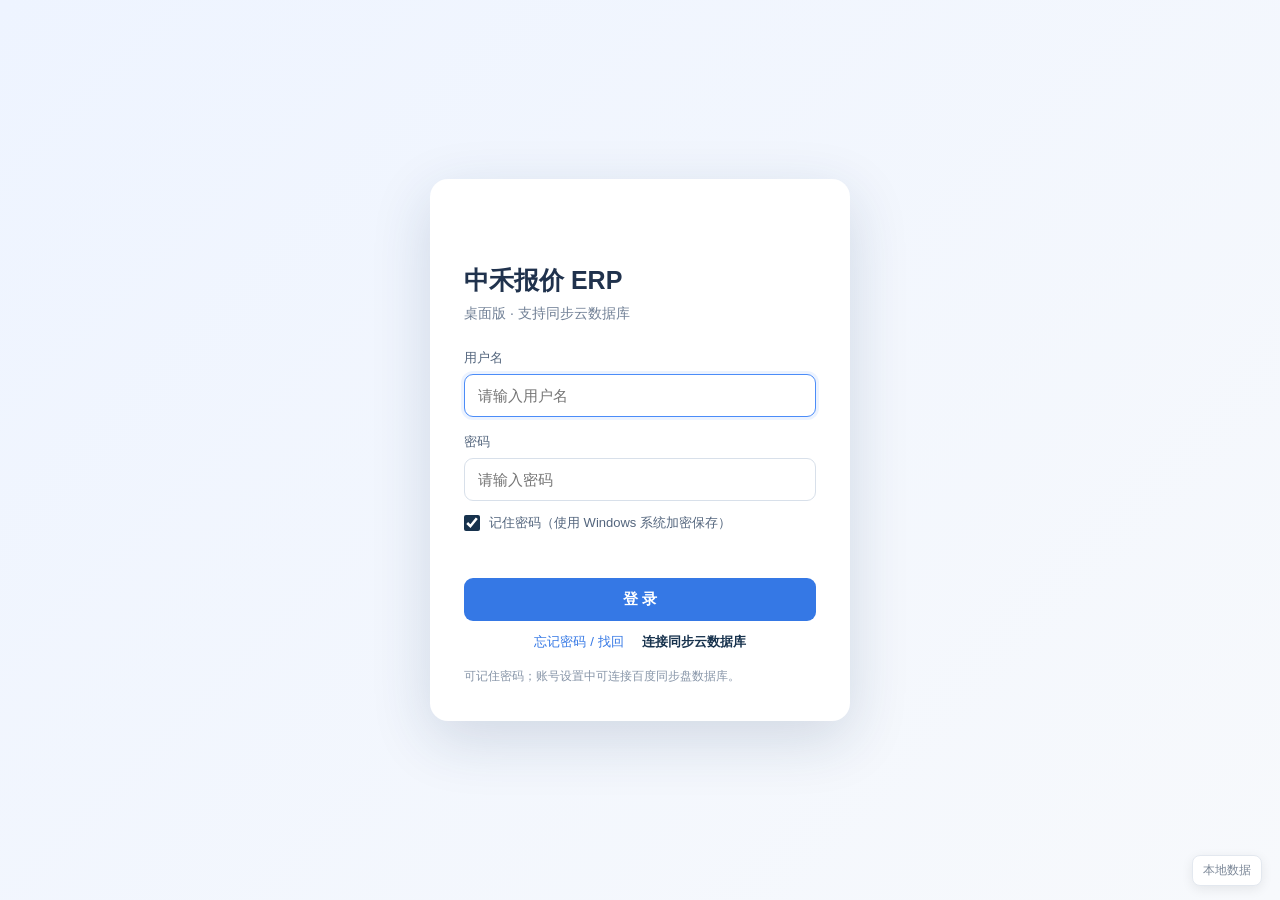
==== commit f44dfa03: "Add shared cloud data, tray icon, and remembered login" ====
--- a/desktop-v9/index.html
+++ b/desktop-v9/index.html
@@ -342,6 +342,7 @@
         #authCard h1{margin:0 0 8px;font-size:25px;color:#20324d;} .auth-sub{color:#718096;font-size:14px;margin-bottom:26px;}
         .auth-group{margin-bottom:16px}.auth-group label{display:block;font-size:13px;color:#53657d;margin-bottom:7px}.auth-group input{width:100%;box-sizing:border-box;padding:12px 13px;border:1px solid #d8e0ea;border-radius:9px;font-size:15px;outline:none}.auth-group input:focus{border-color:#4b8cf8;box-shadow:0 0 0 3px rgba(75,140,248,.1)}
         #authSubmit{width:100%;padding:12px;border:0;border-radius:9px;background:#3578e5;color:#fff;font-size:15px;font-weight:600;cursor:pointer}.auth-error{min-height:20px;color:#d64545;font-size:13px;margin:8px 0 12px}.auth-note{font-size:12px;color:#8795a8;margin-top:16px;line-height:1.6}
+        .auth-remember{display:flex;align-items:center;gap:9px;margin:-3px 0 14px;color:#53657d;font-size:13px;cursor:pointer}.auth-remember input{width:16px;height:16px;accent-color:#17324d}.data-directory-box{padding:12px 13px;border:1px solid #d8e0e8;border-radius:8px;background:#f7f9fb;color:#33475b;font-size:12px;line-height:1.6;word-break:break-all}.data-directory-status{display:inline-flex;align-items:center;gap:6px;margin-top:8px;color:#64748b;font-size:12px}.data-directory-status.is-synced{color:#13735b}
         #authUserBadge{display:none;align-items:center;justify-content:space-between;gap:8px;margin:12px 10px 10px;padding:9px 10px;background:#25344a;border:1px solid #34465f;border-radius:9px;font-size:12px;color:#dbe5f2}#authLogout{border:0;background:#2b7be4;color:#fff;cursor:pointer;font-size:12px;padding:5px 9px;border-radius:6px;white-space:nowrap}#authLogout:hover{background:#1f6acf}
     
         .quote-table-no-spinner::-webkit-outer-spin-button,.quote-table-no-spinner::-webkit-inner-spin-button{-webkit-appearance:none;margin:0}.quote-table-no-spinner{-moz-appearance:textfield}
@@ -549,9 +550,10 @@
       <div class="auth-group"><label>用户名</label><input id="authUsername" autocomplete="username" placeholder="请输入用户名"></div>
       <div class="auth-group" id="authRecoveryCodeGroup" style="display:none"><label>密码找回码</label><input id="authRecoveryCode" autocomplete="off" placeholder="请输入找回码"></div><div class="auth-group"><label>密码</label><input id="authPassword" type="password" autocomplete="current-password" placeholder="请输入密码"></div>
       <div class="auth-group" id="authPassword2Group" style="display:none"><label>确认密码</label><input id="authPassword2" type="password" autocomplete="new-password" placeholder="再次输入密码"></div>
+      <label class="auth-remember" id="authRememberRow"><input id="authRemember" type="checkbox" checked><span>记住密码（使用 Windows 系统加密保存）</span></label>
       <div class="auth-error" id="authError"></div>
       <button id="authSubmit" type="button">登 录</button>
-      <div style="text-align:center;margin-top:12px;font-size:13px;"><button type="button" onclick="showForgotPassword()" style="border:0;background:none;color:#3578e5;cursor:pointer;">忘记密码 / 找回</button></div>
+      <div style="display:flex;justify-content:center;gap:18px;margin-top:12px;font-size:13px;"><button type="button" onclick="showForgotPassword()" style="border:0;background:none;color:#3578e5;cursor:pointer;">忘记密码 / 找回</button><button type="button" onclick="window.chooseDataDirectory?.()" style="border:0;background:none;color:#17324d;cursor:pointer;font-weight:600;">连接同步云数据库</button></div>
       <div class="auth-note" id="authNote">账号不绑定电脑，可在其他电脑登录。报价数据保存在本机，如需迁移请使用“导出数据 / 导入数据”。</div>
     </div>
   </div>
@@ -757,9 +759,9 @@
         function showAuth(mode){
             authMode=mode; const overlay=document.getElementById('authOverlay'), title=document.getElementById('authTitle'), sub=document.getElementById('authSubtitle'), submit=document.getElementById('authSubmit'), p2=document.getElementById('authPassword2Group'), note=document.getElementById('authNote');
             overlay.style.display='flex'; document.getElementById('authUserBadge').style.display='none'; document.getElementById('authUsername').disabled=false; document.getElementById('authPassword').disabled=false; submit.disabled=false; submit.style.display='block'; submit.onclick=performAuth;
-            p2.style.display=mode==='setup'?'block':'none'; document.getElementById('authRecoveryCodeGroup').style.display='none'; document.getElementById('authUsername').value=''; document.getElementById('authPassword').value=''; document.getElementById('authPassword2').value=''; document.getElementById('authError').textContent='';
-            if(mode==='setup'){title.textContent='初始化中禾报价 ERP';sub.textContent='第一次使用，请创建您的管理员账号';submit.textContent='创建账号并进入';note.textContent='账号不绑定电脑，可在其他电脑登录。报价数据保存在本机，如需迁移请使用“导出数据 / 导入数据”。';}
-            else{title.textContent='中禾报价 ERP';sub.textContent='本地版 · 数据保存在您的电脑';submit.textContent='登 录';note.textContent='账号不绑定电脑，可在其他电脑登录。报价数据保存在本机。';}
+            p2.style.display=mode==='setup'?'block':'none'; document.getElementById('authRecoveryCodeGroup').style.display='none'; document.getElementById('authRememberRow').style.display='flex'; document.getElementById('authUsername').value=''; document.getElementById('authPassword').value=''; document.getElementById('authPassword2').value=''; document.getElementById('authError').textContent='';
+            if(mode==='setup'){title.textContent='初始化中禾报价 ERP';sub.textContent='第一次使用，请创建您的管理员账号';submit.textContent='创建账号并进入';note.textContent='登录后可在“账号设置”中选择百度同步盘数据库，让 Windows 与 Mac 共用数据。';}
+            else{title.textContent='中禾报价 ERP';sub.textContent='桌面版 · 支持同步云数据库';submit.textContent='登 录';note.textContent='可记住密码；账号设置中可连接百度同步盘数据库。';}
             setTimeout(()=>document.getElementById('authUsername').focus(),50);
         }
         function hideAuth(username){document.getElementById('authOverlay').style.display='none';document.getElementById('authUserBadge').style.display='flex';document.getElementById('authUserName').textContent=' '+(username||'管理员');}
@@ -769,6 +771,7 @@
             document.getElementById('authTitle').textContent='找回密码';document.getElementById('authSubtitle').textContent='使用本机密码找回码重置密码';
             document.getElementById('authSubmit').textContent='重置密码';document.getElementById('authSubmit').onclick=performPasswordRecovery;
             document.getElementById('authPassword2Group').style.display='block';document.getElementById('authRecoveryCodeGroup').style.display='block';
+            document.getElementById('authRememberRow').style.display='none';
             document.getElementById('authPassword').placeholder='请输入新密码';document.getElementById('authPassword2').placeholder='再次输入新密码';document.getElementById('authNote').textContent='如果没有找回码，请登录后在“账号设置”中生成。';document.getElementById('authError').textContent='';
         }
         async function performPasswordRecovery(){
@@ -776,19 +779,33 @@
             if(username.length<3)return showAuthError('用户名至少需要3位。');if(!code)return showAuthError('请输入密码找回码。');if(password.length<8)return showAuthError('密码至少需要8位。');if(password!==password2)return showAuthError('两次输入的新密码不一致。');
             try{const res=await fetch('/api/auth/recover-password',{method:'POST',headers:{'Content-Type':'application/json'},body:JSON.stringify({username,recoveryCode:code,newPassword:password})});const data=await res.json().catch(()=>({}));if(!res.ok)throw new Error(data.error||'密码找回失败');alert('密码已重置，请使用新密码登录。');location.reload();}catch(e){showAuthError(e.message);}
         }
-        function openAccountModal(){const name=document.getElementById('authUserName').textContent.trim()||'管理员';document.getElementById('accountCurrentUsername').textContent=name;const st=DB.settings||{};document.getElementById('companySettingName').value=st.companyName||'';document.getElementById('companySettingContact').value=st.contact||'';document.getElementById('companySettingEmail').value=st.email||'';document.getElementById('companySettingAddress').value=st.address||'';document.getElementById('companySettingPostalCode').value=st.postalCode||'';document.getElementById('accountModal').classList.add('show');loadRecoveryCode();}
+        function openAccountModal(){const name=document.getElementById('authUserName').textContent.trim()||'管理员';document.getElementById('accountCurrentUsername').textContent=name;const st=DB.settings||{};document.getElementById('companySettingName').value=st.companyName||'';document.getElementById('companySettingContact').value=st.contact||'';document.getElementById('companySettingEmail').value=st.email||'';document.getElementById('companySettingAddress').value=st.address||'';document.getElementById('companySettingPostalCode').value=st.postalCode||'';document.getElementById('accountModal').classList.add('show');loadRecoveryCode();setTimeout(()=>window.loadDataDirectoryInfo?.(),0);}
         async function saveCompanySettings(){DB.settings={companyName:document.getElementById('companySettingName').value.trim()||'温州市中禾工艺品有限公司',contact:document.getElementById('companySettingContact').value.trim()||'周先生 18968858818（微信同号）',email:document.getElementById('companySettingEmail').value.trim()||'2958282626@qq.com',address:document.getElementById('companySettingAddress').value.trim()||'浙江省·温州市·平阳县滨海新区海华路136号',postalCode:document.getElementById('companySettingPostalCode').value.trim()||'325400'};if(await saveData(DB)){if(currentViewingQuoteId){const q=DB.quotes.find(x=>x.id===currentViewingQuoteId);if(q)renderPreviewContent(buildQuoteHTML(q));}alert('公司信息已保存。以后预览、PDF、Excel都会使用新的公司信息。');}}
         async function loadRecoveryCode(){try{const res=await fetch('/api/auth/recovery-code',{cache:'no-store'});const data=await res.json().catch(()=>({}));document.getElementById('recoveryCodeDisplay').textContent=res.ok?(data.recoveryCode||'已生成'):'未生成';}catch(e){document.getElementById('recoveryCodeDisplay').textContent='读取失败';}}
         async function generateRecoveryCodeFromUI(){try{const res=await fetch('/api/auth/recovery-code',{method:'POST'});const data=await res.json().catch(()=>({}));if(!res.ok)throw new Error(data.error||'生成失败');document.getElementById('recoveryCodeDisplay').textContent=data.recoveryCode;alert('找回码已生成，请务必抄下保存。');}catch(e){alert(e.message);}}
         function copyRecoveryCode(){const code=document.getElementById('recoveryCodeDisplay').textContent.trim();if(!code||code==='点击生成'||code==='未生成')return alert('请先生成找回码。');navigator.clipboard?.writeText(code).then(()=>alert('找回码已复制。')).catch(()=>alert('复制失败，请手动抄下找回码。'));}
         async function changePasswordFromUI(){const oldPassword=document.getElementById('changeOldPassword').value,newPassword=document.getElementById('changeNewPassword').value,newPassword2=document.getElementById('changeNewPassword2').value;if(!oldPassword||!newPassword)return alert('请完整填写密码。');if(newPassword!==newPassword2)return alert('两次新密码不一致。');try{const res=await fetch('/api/auth/change-password',{method:'POST',headers:{'Content-Type':'application/json'},body:JSON.stringify({oldPassword,newPassword})});const data=await res.json().catch(()=>({}));if(!res.ok)throw new Error(data.error||'修改失败');alert('密码修改成功，请重新登录。');location.reload();}catch(e){alert(e.message);}}
+        async function waitForNativeApi(timeout=2600){
+            if(window.pywebview?.api)return window.pywebview.api;
+            await new Promise(resolve=>{let done=false;const finish=()=>{if(done)return;done=true;resolve();};window.addEventListener('pywebviewready',finish,{once:true});setTimeout(finish,timeout);});
+            return window.pywebview?.api||null;
+        }
+        async function restoreRememberedLogin(){
+            if(authMode!=='login')return;
+            try{const api=await waitForNativeApi();if(!api?.load_remembered_credentials)return;const result=await api.load_remembered_credentials();const saved=result?.credentials;if(saved?.username&&saved?.password){document.getElementById('authUsername').value=saved.username;document.getElementById('authPassword').value=saved.password;document.getElementById('authRemember').checked=true;document.getElementById('authSubmit').focus();}}
+            catch(e){console.warn('无法读取已记住的登录信息',e);}
+        }
+        async function persistRememberedLogin(username,password){
+            try{const api=await waitForNativeApi();if(!api)return;const remember=document.getElementById('authRemember').checked;if(remember)await api.save_remembered_credentials(username,password);else await api.clear_remembered_credentials();}
+            catch(e){console.warn('无法保存登录信息',e);}
+        }
         async function performAuth(){
             const username=document.getElementById('authUsername').value.trim(), password=document.getElementById('authPassword').value, password2=document.getElementById('authPassword2').value;
             if(username.length<3)return showAuthError('用户名至少需要3位。'); if(password.length<8)return showAuthError('密码至少需要8位。'); if(authMode==='setup'&&password!==password2)return showAuthError('两次输入的密码不一致。');
             const btn=document.getElementById('authSubmit'); btn.disabled=true; btn.textContent='验证中…';
             try{const endpoint=authMode==='setup'?'/api/auth/setup':'/api/auth/login'; const res=await fetch(endpoint,{method:'POST',headers:{'Content-Type':'application/json'},body:JSON.stringify({username,password})}); const data=await res.json().catch(()=>({}));
                 if(!res.ok){const m={invalid_credentials:'用户名或密码错误。',authorization_missing_for_existing_data:'已有业务数据但授权文件缺失，不能重新初始化。',already_setup:'授权已经初始化，请直接登录。'}; throw new Error(m[data.error]||data.error||'操作失败');}
-                hideAuth(data.username||username); if(authMode==='setup' && data.recoveryCode){ alert('账号创建成功！\n\n密码找回码：'+data.recoveryCode+'\n\n请务必抄下保存，忘记密码时需要它。'); } await startERPAfterLogin();
+                await persistRememberedLogin(username,password); hideAuth(data.username||username); if(authMode==='setup' && data.recoveryCode){ alert('账号创建成功！\n\n密码找回码：'+data.recoveryCode+'\n\n请务必抄下保存，忘记密码时需要它。'); } await startERPAfterLogin();
             }catch(e){showAuthError(e.message);}finally{btn.disabled=false;btn.textContent=authMode==='setup'?'创建账号并进入':'登 录';}
         }
         async function logoutERP(){try{await fetch('/api/auth/logout',{method:'POST'});}catch(e){} location.reload();}
@@ -1655,7 +1672,7 @@
         document.getElementById('authSubmit').addEventListener('click',performAuth);
         document.getElementById('authLogout').addEventListener('click',logoutERP);
         document.querySelectorAll('#authUsername,#authPassword,#authPassword2').forEach(el=>el.addEventListener('keydown',e=>{if(e.key==='Enter'){e.preventDefault();performAuth();}}));
-        (async()=>{if(await checkAuthStatus())await startERPAfterLogin();})();
+        (async()=>{if(await checkAuthStatus())await startERPAfterLogin();else await restoreRememberedLogin();})();
     </script>
 <link rel="stylesheet" href="/efficiency.css">
 <script src="/efficiency.js"></script>
